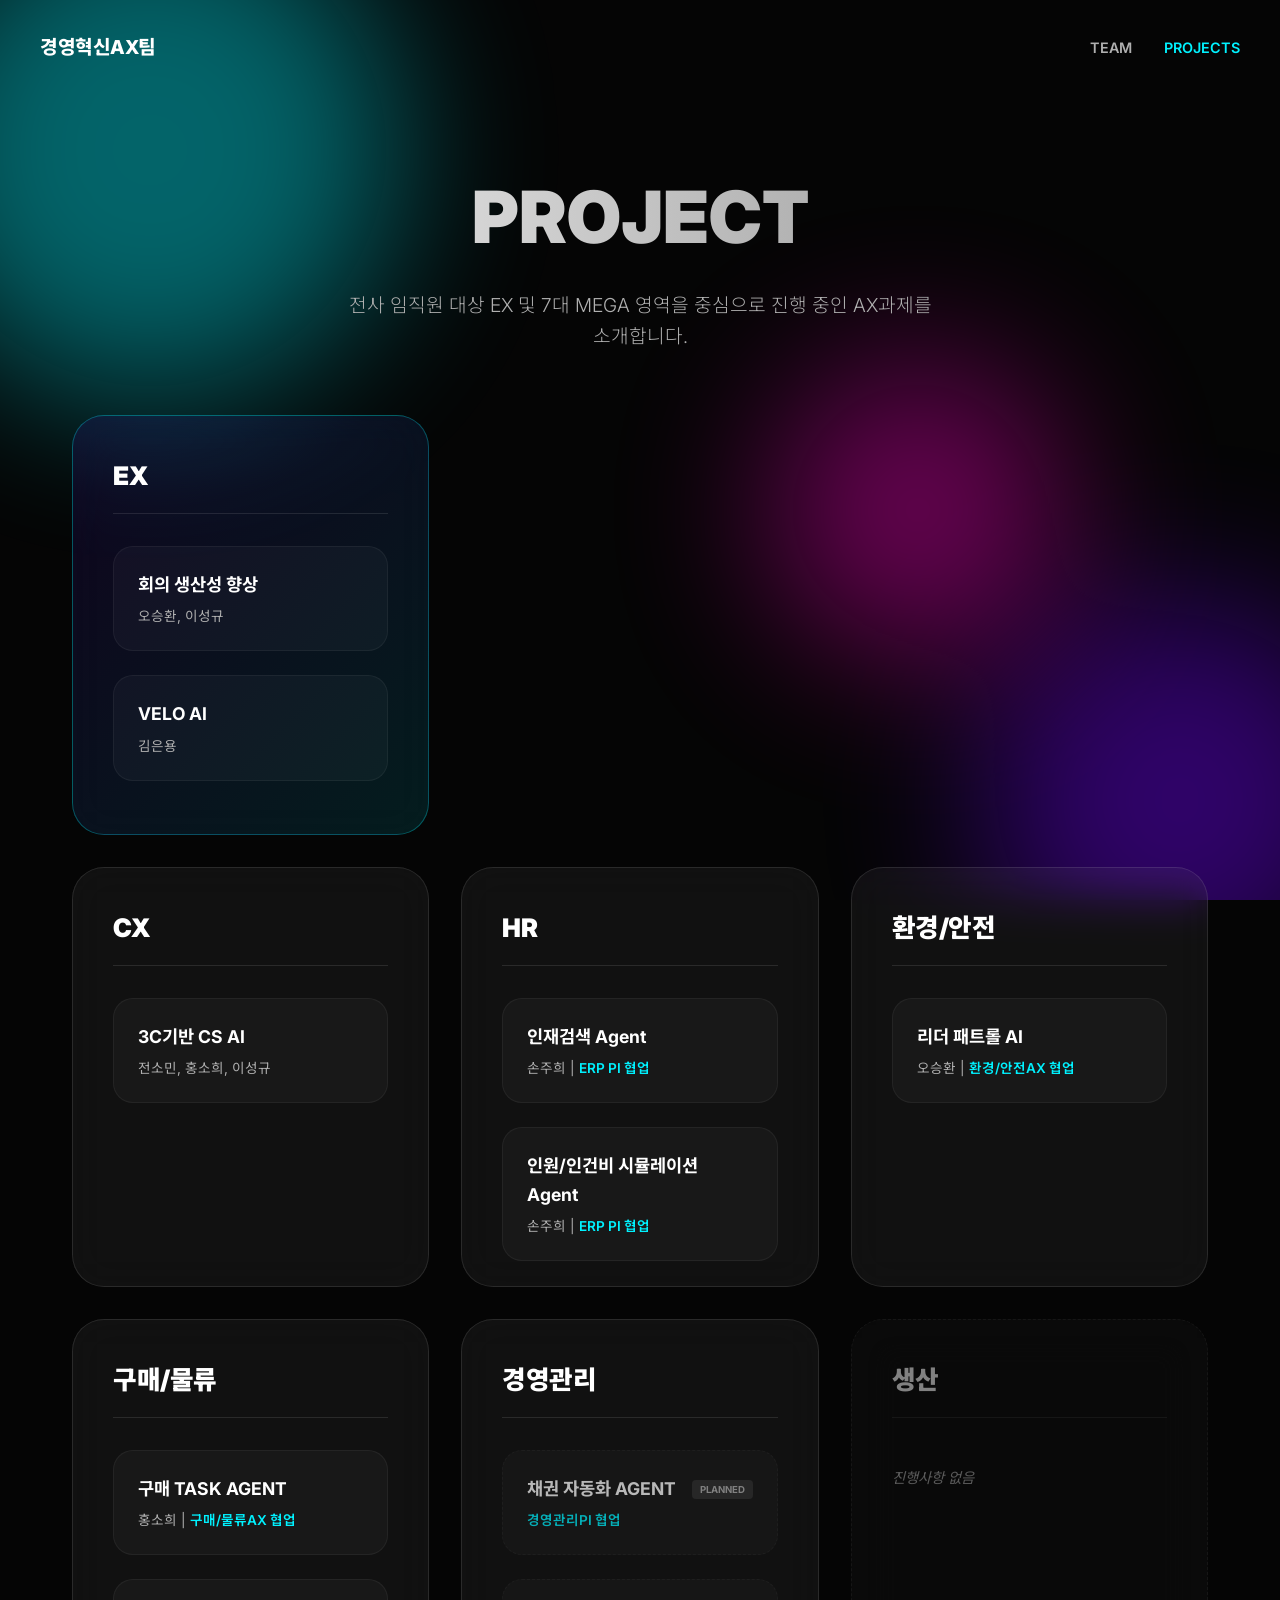
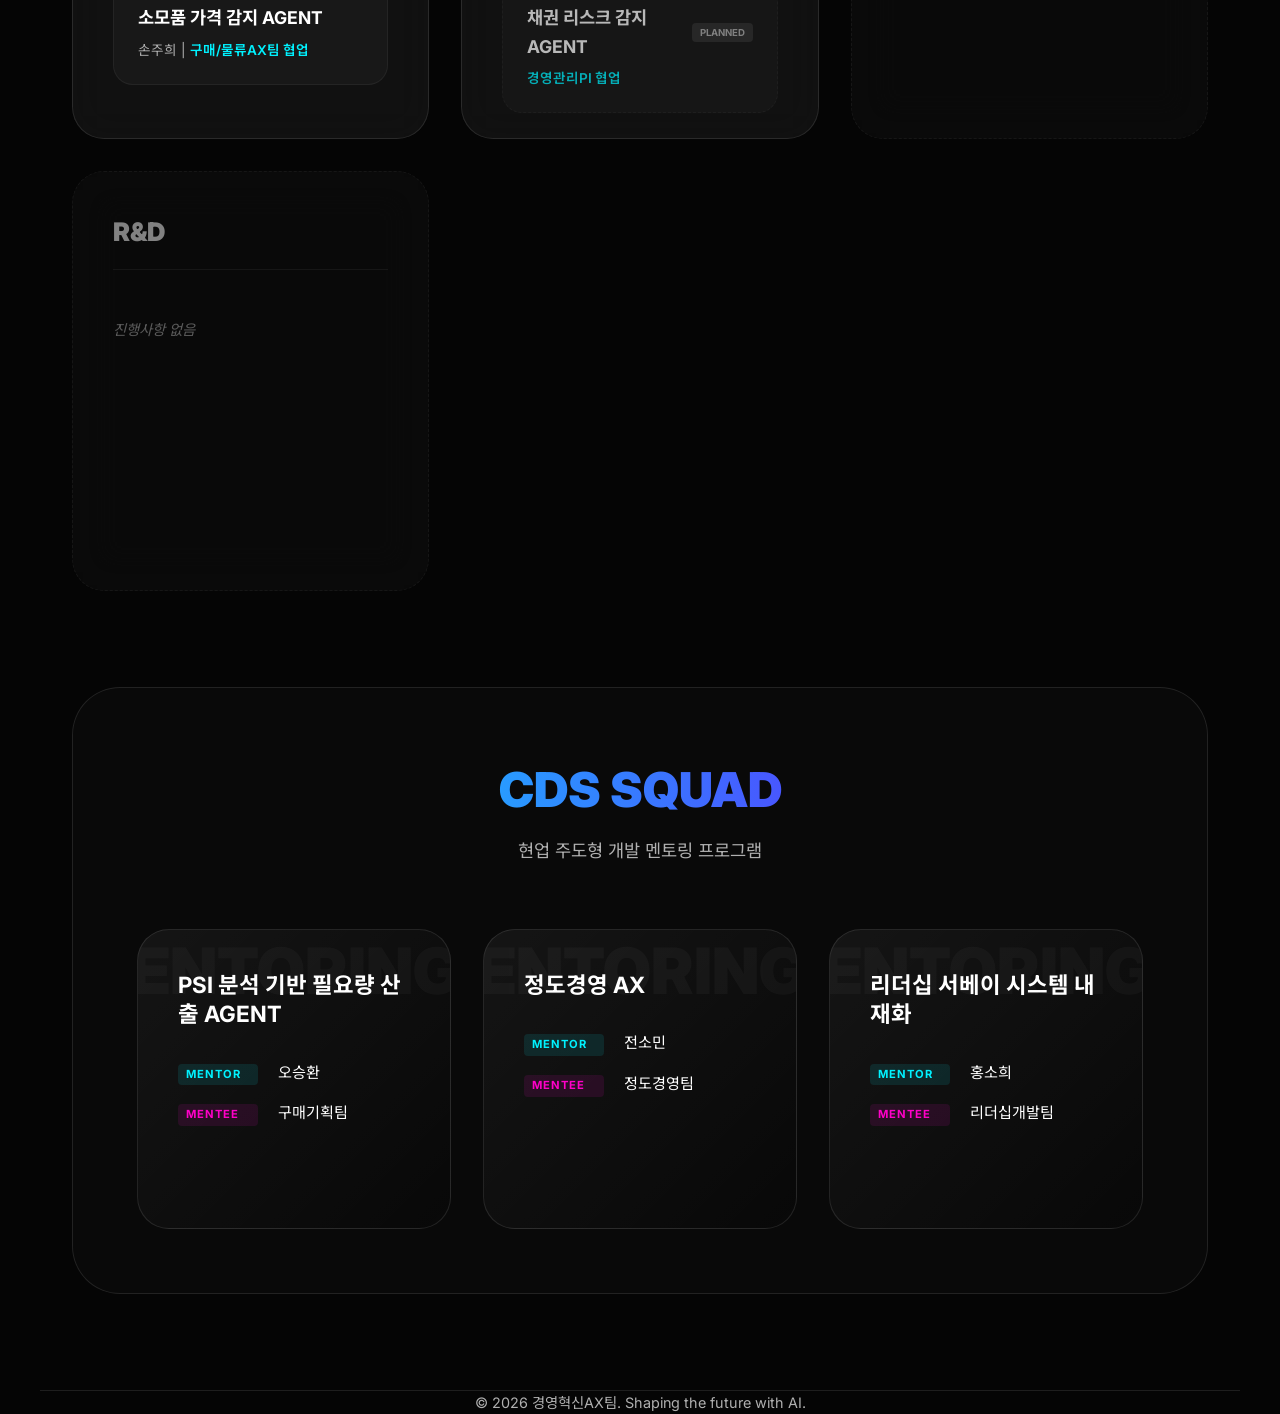
==== projects.html @ 9d7d36ed "Initial commit: Team Introduction and Project Roadmap" ====
<!DOCTYPE html>
<html lang="ko">
<head>
    <meta charset="UTF-8">
    <meta name="viewport" content="width=device-width, initial-scale=1.0">
    <title>경영혁신AX팀 - PROJECTS</title>
    <link rel="stylesheet" href="style.css">
    <link rel="stylesheet" href="projects.css">
    <link rel="preconnect" href="https://fonts.googleapis.com">
    <link rel="preconnect" href="https://fonts.gstatic.com" crossorigin>
    <link href="https://fonts.googleapis.com/css2?family=Inter:wght@300;400;600;800&family=Noto+Sans+KR:wght@300;400;700;900&display=swap" rel="stylesheet">
</head>
<body>
    <div class="background-blobs">
        <div class="blob blob-1"></div>
        <div class="blob blob-2"></div>
        <div class="blob blob-3"></div>
    </div>

    <nav class="container nav-bar">
        <a href="index.html" class="nav-logo">경영혁신AX팀</a>
        <div class="nav-links">
            <a href="index.html">TEAM</a>
            <a href="projects.html" class="active">PROJECTS</a>
        </div>
    </nav>

    <header>
        <div class="container">
            <h1 class="glitch-text" data-text="PROJECT">PROJECT</h1>
            <p class="subtitle">전사 임직원 대상 EX 및 7대 MEGA 영역을 중심으로 진행 중인 AX과제를 소개합니다.</p>
        </div>
    </header>

    <main class="container">
        <!-- Mega Areas Section -->
        <section class="mega-areas-grid">
            <!-- Enterprise EX (First) -->
            <div class="area-card highlight" id="ex">
                <div class="area-header">
                    <h2 class="area-title">EX</h2>
                </div>
                <div class="project-list">
                    <div class="task-item">
                        <div class="task-info">
                            <h3 class="task-name">회의 생산성 향상</h3>
                            <p class="task-meta">오승환, 이성규</p>
                        </div>
                    </div>
                    <div class="task-item">
                        <div class="task-info">
                            <h3 class="task-name">VELO AI</h3>
                            <p class="task-meta">김은용</p>
                        </div>
                    </div>
                </div>
            </div>

            <!-- CX -->
            <div class="area-card" id="cx">
                <div class="area-header">
                    <h2 class="area-title">CX</h2>
                </div>
                <div class="project-list">
                    <div class="task-item">
                        <div class="task-info">
                            <h3 class="task-name">3C기반 CS AI</h3>
                            <p class="task-meta">전소민, 홍소희, 이성규</p>
                        </div>
                    </div>
                </div>
            </div>

            <!-- HR -->
            <div class="area-card" id="hr">
                <div class="area-header">
                    <h2 class="area-title">HR</h2>
                </div>
                <div class="project-list">
                    <div class="task-item">
                        <div class="task-info">
                            <h3 class="task-name">인재검색 Agent</h3>
                            <p class="task-meta">손주희 | <span class="collab">ERP PI 협업</span></p>
                        </div>
                    </div>
                    <div class="task-item">
                        <div class="task-info">
                            <h3 class="task-name">인원/인건비 시뮬레이션 Agent</h3>
                            <p class="task-meta">손주희 | <span class="collab">ERP PI 협업</span></p>
                        </div>
                    </div>
                </div>
            </div>

            <!-- Environment/Safety -->
            <div class="area-card" id="safety">
                <div class="area-header">
                    <h2 class="area-title">환경/안전</h2>
                </div>
                <div class="project-list">
                    <div class="task-item">
                        <div class="task-info">
                            <h3 class="task-name">리더 패트롤 AI</h3>
                            <p class="task-meta">오승환 | <span class="collab">환경/안전AX 협업</span></p>
                        </div>
                    </div>
                </div>
            </div>

            <!-- Procurement/Logistics -->
            <div class="area-card" id="logistics">
                <div class="area-header">
                    <h2 class="area-title">구매/물류</h2>
                </div>
                <div class="project-list">
                    <div class="task-item">
                        <div class="task-info">
                            <h3 class="task-name">구매 TASK AGENT</h3>
                            <p class="task-meta">홍소희 | <span class="collab">구매/물류AX 협업</span></p>
                        </div>
                    </div>
                    <div class="task-item">
                        <div class="task-info">
                            <h3 class="task-name">소모품 가격 감지 AGENT</h3>
                            <p class="task-meta">손주희 | <span class="collab">구매/물류AX팀 협업</span></p>
                        </div>
                    </div>
                </div>
            </div>

            <!-- Management -->
            <div class="area-card" id="management">
                <div class="area-header">
                    <h2 class="area-title">경영관리</h2>
                </div>
                <div class="project-list">
                    <div class="task-item planned">
                        <div class="task-info">
                            <h3 class="task-name">채권 자동화 AGENT <span class="status-badge">PLANNED</span></h3>
                            <p class="task-meta"><span class="collab">경영관리PI 협업</span></p>
                        </div>
                    </div>
                    <div class="task-item planned">
                        <div class="task-info">
                            <h3 class="task-name">채권 리스크 감지 AGENT <span class="status-badge">PLANNED</span></h3>
                            <p class="task-meta"><span class="collab">경영관리PI 협업</span></p>
                        </div>
                    </div>
                </div>
            </div>

            <!-- Production -->
            <div class="area-card empty" id="production">
                <div class="area-header">
                    <h2 class="area-title">생산</h2>
                </div>
                <div class="project-list">
                    <p class="empty-msg">진행사항 없음</p>
                </div>
            </div>

            <!-- R&D -->
            <div class="area-card empty" id="rnd">
                <div class="area-header">
                    <h2 class="area-title">R&D</h2>
                </div>
                <div class="project-list">
                    <p class="empty-msg">진행사항 없음</p>
                </div>
            </div>
        </section>

        <!-- CDS SQUAD Section -->
        <section class="cds-squad-section">
            <div class="section-header-group">
                <h2 class="section-title">CDS SQUAD</h2>
                <p class="section-desc">현업 주도형 개발 멘토링 프로그램</p>
            </div>
            
            <div class="squad-grid">
                <div class="squad-card">
                    <div class="squad-content">
                        <h3>PSI 분석 기반 필요량 산출 AGENT</h3>
                        <div class="mentorship">
                            <div class="mentor"><strong>MENTOR</strong> 오승환</div>
                            <div class="mentee"><strong>MENTEE</strong> 구매기획팀</div>
                        </div>
                    </div>
                </div>
                <div class="squad-card">
                    <div class="squad-content">
                        <h3>정도경영 AX</h3>
                        <div class="mentorship">
                            <div class="mentor"><strong>MENTOR</strong> 전소민</div>
                            <div class="mentee"><strong>MENTEE</strong> 정도경영팀</div>
                        </div>
                    </div>
                </div>
                <div class="squad-card">
                    <div class="squad-content">
                        <h3>리더십 서베이 시스템 내재화</h3>
                        <div class="mentorship">
                            <div class="mentor"><strong>MENTOR</strong> 홍소희</div>
                            <div class="mentee"><strong>MENTEE</strong> 리더십개발팀</div>
                        </div>
                    </div>
                </div>
            </div>
        </section>
    </main>

    <footer class="container">
        <p>&copy; 2026 경영혁신AX팀. Shaping the future with AI.</p>
    </footer>

    <!-- Project Detail Modal -->
    <div id="projectModal" class="modal">
        <div class="modal-overlay"></div>
        <div class="modal-container">
            <button class="close-btn">&times;</button>
            <div class="modal-content">
                <div class="modal-header">
                    <span id="modalArea" class="modal-badge">CX</span>
                    <h2 id="modalTitle">Project Title</h2>
                    <p id="modalMeta">Owner | Collaboration</p>
                </div>
                <div class="modal-body">
                    <div class="detail-section">
                        <h4>PROJECT GOAL</h4>
                        <p id="modalDesc">Detailed description goes here...</p>
                    </div>
                    <div class="detail-section">
                        <h4>KEY FEATURES</h4>
                        <ul id="modalFeatures">
                            <li>Feature 1</li>
                            <li>Feature 2</li>
                        </ul>
                    </div>
                    <div class="detail-section">
                        <h4>EXPECTED IMPACT</h4>
                        <p id="modalImpact">Value proposition and expected outcome.</p>
                    </div>
                </div>
            </div>
        </div>
    </div>

    <script src="script.js"></script>
</body>
</html>
---- style.css ----
:root {
    --bg-color: #050505;
    --card-bg: rgba(255, 255, 255, 0.05);
    --card-border: rgba(255, 255, 255, 0.1);
    --accent-primary: #00f2ff;
    --accent-secondary: #7000ff;
    --text-main: #ffffff;
    --text-dim: #b0b0b0;
    --font-heading: 'Inter', 'Noto Sans KR', sans-serif;
    --font-body: 'Inter', 'Noto Sans KR', sans-serif;
    --glass-blur: 20px;
}

* {
    margin: 0;
    padding: 0;
    box-sizing: border-box;
}

body {
    background-color: var(--bg-color);
    color: var(--text-main);
    font-family: var(--font-body);
    line-height: 1.6;
    overflow-x: hidden;
    min-height: 100vh;
}

.container {
    max-width: 1200px;
    margin: 0 auto;
    padding: 0 2rem;
}

/* Background Blobs */
.background-blobs {
    position: fixed;
    top: 0;
    left: 0;
    width: 100%;
    height: 100%;
    z-index: -1;
    overflow: hidden;
}

.blob {
    position: absolute;
    border-radius: 50%;
    filter: blur(80px);
    opacity: 0.4;
    animation: move 20s infinite alternate;
}

.blob-1 {
    width: 500px;
    height: 500px;
    background: var(--accent-primary);
    top: -100px;
    left: -100px;
}

.blob-2 {
    width: 400px;
    height: 400px;
    background: var(--accent-secondary);
    bottom: -100px;
    right: -100px;
    animation-delay: -5s;
}

.blob-3 {
    width: 300px;
    height: 300px;
    background: #ff00c8;
    top: 40%;
    left: 60%;
    animation-delay: -10s;
}

@keyframes move {
    0% { transform: translate(0, 0) scale(1); }
    100% { transform: translate(100px, 100px) scale(1.2); }
}

/* Navigation */
.nav-bar {
    display: flex;
    justify-content: space-between;
    align-items: center;
    padding: 2rem 0;
}

.nav-logo {
    font-weight: 800;
    font-size: 1.2rem;
    color: #fff;
    text-decoration: none;
    letter-spacing: -0.5px;
}

.nav-links {
    display: flex;
    gap: 2rem;
}

.nav-links a {
    text-decoration: none;
    color: var(--text-dim);
    font-size: 0.9rem;
    font-weight: 600;
    transition: color 0.3s ease;
}

.nav-links a:hover, .nav-links a.active {
    color: var(--accent-primary);
}

/* Header */
header {
    padding: 4rem 0;
    text-align: center;
}

.glitch-text {
    font-size: 4.5rem;
    font-weight: 900;
    letter-spacing: 0;
    margin-bottom: 1rem;
    position: relative;
    background: linear-gradient(to right, #fff, #888);
    -webkit-background-clip: text;
    -webkit-text-fill-color: transparent;
}

.subtitle {
    font-size: 1.2rem;
    color: var(--text-dim);
    max-width: 600px;
    margin: 0 auto;
    font-weight: 300;
}

/* Team Grid - Bento Style */
.team-grid {
    display: grid;
    grid-template-columns: repeat(3, 1fr); /* 3 cards per row */
    grid-auto-rows: 450px; /* Fixed height for uniformity */
    gap: 2rem;
    margin-bottom: 8rem;
}

.member-card {
    background: var(--card-bg);
    border: 1px solid var(--card-border);
    border-radius: 32px;
    backdrop-filter: blur(var(--glass-blur));
    overflow: hidden;
    position: relative;
    transition: all 0.6s cubic-bezier(0.23, 1, 0.32, 1);
    cursor: pointer;
    grid-column: span 1; /* Each card takes 1 column in a 3-column grid */
    grid-row: span 1;
}

.member-card:hover {
    transform: translateY(-15px) scale(1.02);
    border-color: var(--accent-primary);
    box-shadow: 0 30px 60px rgba(0, 0, 0, 0.6);
}

.card-inner {
    height: 100%;
    display: flex;
    flex-direction: column;
}

/* Remove specific sizing classes to keep them uniform */
.leader, .manager, .associate {
    grid-column: span 1;
    grid-row: span 1;
}

.leader {
    background: linear-gradient(135deg, rgba(255, 255, 255, 0.1), rgba(0, 242, 255, 0.05));
}

/* Image Styling */
.image-area {
    width: 100%;
    height: 100%;
    position: absolute;
    top: 0;
    left: 0;
    z-index: 1;
    overflow: hidden;
}

.image-area img {
    width: 100%;
    height: 100%;
    object-fit: cover;
    object-position: center 20%; /* Keep faces in view */
    filter: grayscale(0.3) contrast(1.1);
    transition: transform 0.8s cubic-bezier(0.23, 1, 0.32, 1), filter 0.8s ease;
}

.member-card:hover .image-area img {
    transform: scale(1.1);
    filter: grayscale(0) contrast(1);
}

/* Info Styling */
.info-area {
    position: relative;
    z-index: 2;
    margin-top: auto;
    padding: 2.5rem;
    background: linear-gradient(to top, 
        rgba(0,0,0,0.95) 0%, 
        rgba(0,0,0,0.7) 40%, 
        rgba(0,0,0,0.2) 80%, 
        transparent 100%);
    width: 100%;
    display: flex;
    flex-direction: column;
    justify-content: flex-end;
    height: 100%;
    transition: transform 0.4s ease;
}

.badge {
    display: inline-block;
    padding: 4px 12px;
    background: rgba(255, 255, 255, 0.1);
    border: 1px solid rgba(255, 255, 255, 0.2);
    border-radius: 100px;
    font-size: 0.7rem;
    font-weight: 800;
    letter-spacing: 1px;
    margin-bottom: 0.5rem;
    color: var(--accent-primary);
}

h2 {
    font-size: 1.8rem;
    margin-bottom: 0.2rem;
    font-weight: 800;
}

.leader h2 {
    font-size: 2.2rem;
}

.mbti {
    font-size: 0.9rem;
    color: var(--accent-primary);
    font-weight: 700;
    margin-bottom: 0.2rem;
}

.major {
    font-size: 0.85rem;
    color: var(--text-dim);
    margin-bottom: 1rem;
}

.projects {
    max-height: 0;
    overflow: hidden;
    transition: all 0.6s cubic-bezier(0.23, 1, 0.32, 1);
    opacity: 0;
    transform: translateY(20px);
}

.member-card:hover .projects {
    max-height: 300px;
    opacity: 1;
    transform: translateY(0);
    margin-top: 1.5rem;
}

.projects h3 {
    font-size: 0.8rem;
    text-transform: uppercase;
    letter-spacing: 1px;
    margin-bottom: 0.5rem;
    color: rgba(255,255,255,0.5);
}

.projects ul {
    list-style: none;
}

.projects li {
    font-size: 0.85rem;
    margin-bottom: 0.3rem;
    position: relative;
    padding-left: 1rem;
}

.projects li::before {
    content: '→';
    position: absolute;
    left: 0;
    color: var(--accent-primary);
}

/* Footer */
footer {
    padding: 4rem 0;
    text-align: center;
    border-top: 1px solid var(--card-border);
}

footer p {
    color: var(--text-dim);
    font-size: 0.9rem;
}

/* Projects Section */
.projects-section {
    margin-bottom: 8rem;
    text-align: center;
}

.section-title {
    font-size: 3rem;
    font-weight: 900;
    margin-bottom: 3rem;
    background: linear-gradient(to right, var(--accent-primary), var(--accent-secondary));
    -webkit-background-clip: text;
    -webkit-text-fill-color: transparent;
}

.projects-container {
    display: grid;
    grid-template-columns: repeat(auto-fit, minmax(250px, 1fr));
    gap: 2rem;
}

.project-item {
    background: var(--card-bg);
    border: 1px solid var(--card-border);
    padding: 3rem 2rem;
    border-radius: 32px;
    backdrop-filter: blur(var(--glass-blur));
    transition: all 0.4s ease;
    opacity: 0;
    transform: translateY(30px);
}

.project-item.visible {
    opacity: 1;
    transform: translateY(0);
}

.project-item:hover {
    border-color: var(--accent-primary);
    background: rgba(255, 255, 255, 0.08);
}

.project-icon {
    font-size: 3rem;
    margin-bottom: 1.5rem;
}

.project-item h3 {
    font-size: 1.5rem;
    margin-bottom: 1rem;
    color: #fff;
}

.project-item p {
    color: var(--text-dim);
    font-size: 0.95rem;
    word-break: keep-all;
}

/* Animations */
.member-card {
    opacity: 0;
    transform: translateY(30px);
}

.member-card.visible {
    opacity: 1;
    transform: translateY(0);
}

/* Responsive */
@media (max-width: 1024px) {
    .team-grid {
        grid-template-columns: repeat(2, 1fr);
    }
}

@media (max-width: 650px) {
    .team-grid {
        grid-template-columns: 1fr;
        grid-auto-rows: auto;
    }
    .member-card {
        height: 500px;
    }
    .glitch-text {
        font-size: 2.5rem;
    }
}
---- projects.css ----
/* Force CX to start on a new row after EX */
#cx {
    grid-column-start: 1;
}

.nav-bar {
    display: flex;
    justify-content: space-between;
    align-items: center;
    padding: 2rem 0;
}

.nav-logo {
    font-weight: 800;
    font-size: 1.2rem;
    color: #fff;
    text-decoration: none;
    letter-spacing: -0.5px;
}

.nav-links {
    display: flex;
    gap: 2rem;
}

.nav-links a {
    text-decoration: none;
    color: var(--text-dim);
    font-size: 0.9rem;
    font-weight: 600;
    transition: color 0.3s ease;
}

.nav-links a:hover, .nav-links a.active {
    color: var(--accent-primary);
}

/* Mega Areas Grid */
.mega-areas-grid {
    display: grid;
    grid-template-columns: repeat(3, 1fr); /* 3 cards per row */
    grid-auto-rows: 420px; /* Optimized height */
    gap: 2rem;
    margin-bottom: 6rem;
}

.area-card {
    background: var(--card-bg);
    border: 1px solid var(--card-border);
    border-radius: 32px;
    padding: 2.5rem;
    backdrop-filter: blur(var(--glass-blur));
    transition: all 0.4s ease;
}

.area-card:hover {
    border-color: rgba(255, 255, 255, 0.3);
    transform: translateY(-5px);
}

.area-card.highlight {
    background: linear-gradient(135deg, rgba(112, 0, 255, 0.1), rgba(0, 242, 255, 0.1));
    border-color: rgba(0, 242, 255, 0.3);
}

.area-header {
    display: flex;
    align-items: center;
    gap: 1rem;
    margin-bottom: 2rem;
    padding-bottom: 1rem;
    border-bottom: 1px solid rgba(255, 255, 255, 0.1);
}

.area-title {
    font-size: 1.6rem;
    font-weight: 900;
    color: #fff;
    margin: 0;
    letter-spacing: -0.5px;
}

.project-list {
    display: flex;
    flex-direction: column;
    gap: 1.5rem;
}

.task-item {
    background: rgba(255, 255, 255, 0.03);
    border: 1px solid rgba(255, 255, 255, 0.05);
    padding: 1.5rem;
    border-radius: 20px;
    transition: all 0.3s ease;
}

.task-item:hover {
    background: rgba(255, 255, 255, 0.08);
}

.task-item.planned {
    opacity: 0.7;
    border-style: dashed;
}

.task-name {
    font-size: 1.1rem;
    font-weight: 700;
    color: #fff;
    margin-bottom: 0.5rem;
    display: flex;
    justify-content: space-between;
    align-items: center;
}

.status-badge {
    font-size: 0.6rem;
    padding: 2px 8px;
    background: rgba(255, 255, 255, 0.1);
    border-radius: 4px;
    color: var(--text-dim);
}

.task-meta {
    font-size: 0.85rem;
    color: var(--text-dim);
    line-height: 1.4;
}

.collab {
    color: var(--accent-primary);
    font-weight: 600;
}

/* CDS SQUAD Section */
.cds-squad-section {
    background: rgba(255, 255, 255, 0.02);
    border-radius: 48px;
    padding: 4rem;
    margin-bottom: 6rem;
    border: 1px solid var(--card-border);
}

.section-header-group {
    text-align: center;
    margin-bottom: 4rem;
}

.section-desc {
    color: var(--text-dim);
    font-size: 1.1rem;
    margin-top: -2.5rem;
    margin-bottom: 3rem;
}

.squad-grid {
    display: grid;
    grid-template-columns: repeat(3, 1fr); /* 3 cards per row */
    gap: 2rem;
}

.squad-card {
    background: linear-gradient(135deg, rgba(255, 255, 255, 0.05), transparent);
    padding: 2.5rem;
    border-radius: 32px;
    border: 1px solid rgba(255, 255, 255, 0.1);
    position: relative;
    overflow: hidden;
    height: 300px; /* Fixed height for uniformity */
    display: flex;
    flex-direction: column;
    justify-content: space-between;
}

.squad-card::before {
    content: 'MENTORING';
    position: absolute;
    top: -10px;
    right: -10px;
    font-size: 4rem;
    font-weight: 900;
    opacity: 0.03;
    color: #fff;
    pointer-events: none;
}

.squad-card h3 {
    font-size: 1.4rem;
    color: #fff;
    margin-bottom: 2rem;
    line-height: 1.3;
}

.mentorship {
    display: flex;
    flex-direction: column;
    gap: 1rem;
}

.mentor, .mentee {
    font-size: 0.95rem;
    color: #fff;
}

.mentor strong, .mentee strong {
    display: inline-block;
    width: 80px;
    font-size: 0.7rem;
    letter-spacing: 1px;
    color: var(--accent-primary);
    background: rgba(0, 242, 255, 0.1);
    padding: 2px 8px;
    border-radius: 4px;
    margin-right: 1rem;
}

.mentee strong {
    color: #ff00c8;
    background: rgba(255, 0, 200, 0.1);
}

/* Other Areas */
.other-areas {
    text-align: center;
    padding-bottom: 6rem;
}

.other-areas h3 {
    font-size: 0.9rem;
    text-transform: uppercase;
    letter-spacing: 2px;
    color: var(--text-dim);
    margin-bottom: 1.5rem;
}

.area-tags {
    display: flex;
    justify-content: center;
    gap: 1rem;
}

.area-tags span {
    padding: 8px 20px;
    background: rgba(255, 255, 255, 0.05);
    border: 1px solid var(--card-border);
    border-radius: 100px;
    font-size: 0.85rem;
    color: var(--text-dim);
}

.area-card.empty {
    opacity: 0.5;
    border-style: dashed;
}

.empty-msg {
    color: var(--text-dim);
    font-size: 0.9rem;
    font-style: italic;
    padding: 1rem 0;
}

@media (max-width: 1100px) {
    .mega-areas-grid, .squad-grid {
        grid-template-columns: repeat(2, 1fr);
    }
}

/* Modal Styles */
.modal {
    position: fixed;
    top: 0;
    left: 0;
    width: 100%;
    height: 100%;
    z-index: 1000;
    display: none;
    align-items: center;
    justify-content: center;
    padding: 2rem;
}

.modal.active {
    display: flex;
}

.modal-overlay {
    position: absolute;
    top: 0;
    left: 0;
    width: 100%;
    height: 100%;
    background: rgba(0, 0, 0, 0.8);
    backdrop-filter: blur(10px);
}

.modal-container {
    position: relative;
    background: rgba(255, 255, 255, 0.05);
    border: 1px solid rgba(255, 255, 255, 0.1);
    backdrop-filter: blur(25px);
    border-radius: 40px;
    width: 100%;
    max-width: 800px;
    max-height: 90vh;
    overflow-y: auto;
    z-index: 1001;
    animation: modalIn 0.5s cubic-bezier(0.23, 1, 0.32, 1);
}

@keyframes modalIn {
    from { opacity: 0; transform: translateY(50px) scale(0.95); }
    to { opacity: 1; transform: translateY(0) scale(1); }
}

.close-btn {
    position: absolute;
    top: 2rem;
    right: 2rem;
    background: none;
    border: none;
    color: #fff;
    font-size: 2rem;
    cursor: pointer;
    z-index: 1002;
    opacity: 0.5;
    transition: opacity 0.3s;
}

.close-btn:hover {
    opacity: 1;
}

.modal-content {
    padding: 4rem;
}

.modal-header {
    margin-bottom: 3rem;
    border-bottom: 1px solid rgba(255, 255, 255, 0.1);
    padding-bottom: 2rem;
}

.modal-badge {
    display: inline-block;
    padding: 4px 12px;
    background: rgba(0, 242, 255, 0.1);
    border: 1px solid rgba(0, 242, 255, 0.2);
    border-radius: 100px;
    color: var(--accent-primary);
    font-size: 0.75rem;
    font-weight: 800;
    margin-bottom: 1rem;
}

#modalTitle {
    font-size: 2.5rem;
    font-weight: 900;
    color: #fff;
    margin-bottom: 0.5rem;
}

#modalMeta {
    color: var(--text-dim);
    font-size: 1rem;
}

.detail-section {
    margin-bottom: 2.5rem;
}

.detail-section h4 {
    color: var(--accent-primary);
    font-size: 0.8rem;
    letter-spacing: 2px;
    margin-bottom: 1rem;
    font-weight: 800;
}

.detail-section p, .detail-section li {
    color: #eee;
    line-height: 1.8;
    font-size: 1.05rem;
    word-break: keep-all;
}

.detail-section ul {
    list-style: none;
}

.detail-section li {
    position: relative;
    padding-left: 1.5rem;
    margin-bottom: 0.8rem;
}

.detail-section li::before {
    content: '•';
    position: absolute;
    left: 0;
    color: var(--accent-primary);
    font-weight: bold;
}

@media (max-width: 1100px) {
    .mega-areas-grid, .squad-grid {
        grid-template-columns: repeat(2, 1fr);
    }
}

@media (max-width: 768px) {
    .mega-areas-grid, .squad-grid {
        grid-template-columns: 1fr;
    }
    .squad-card {
        height: auto;
    }
    .cds-squad-section {
        padding: 2rem;
    }
    .modal-content {
        padding: 2rem;
    }
    #modalTitle {
        font-size: 1.8rem;
    }
}
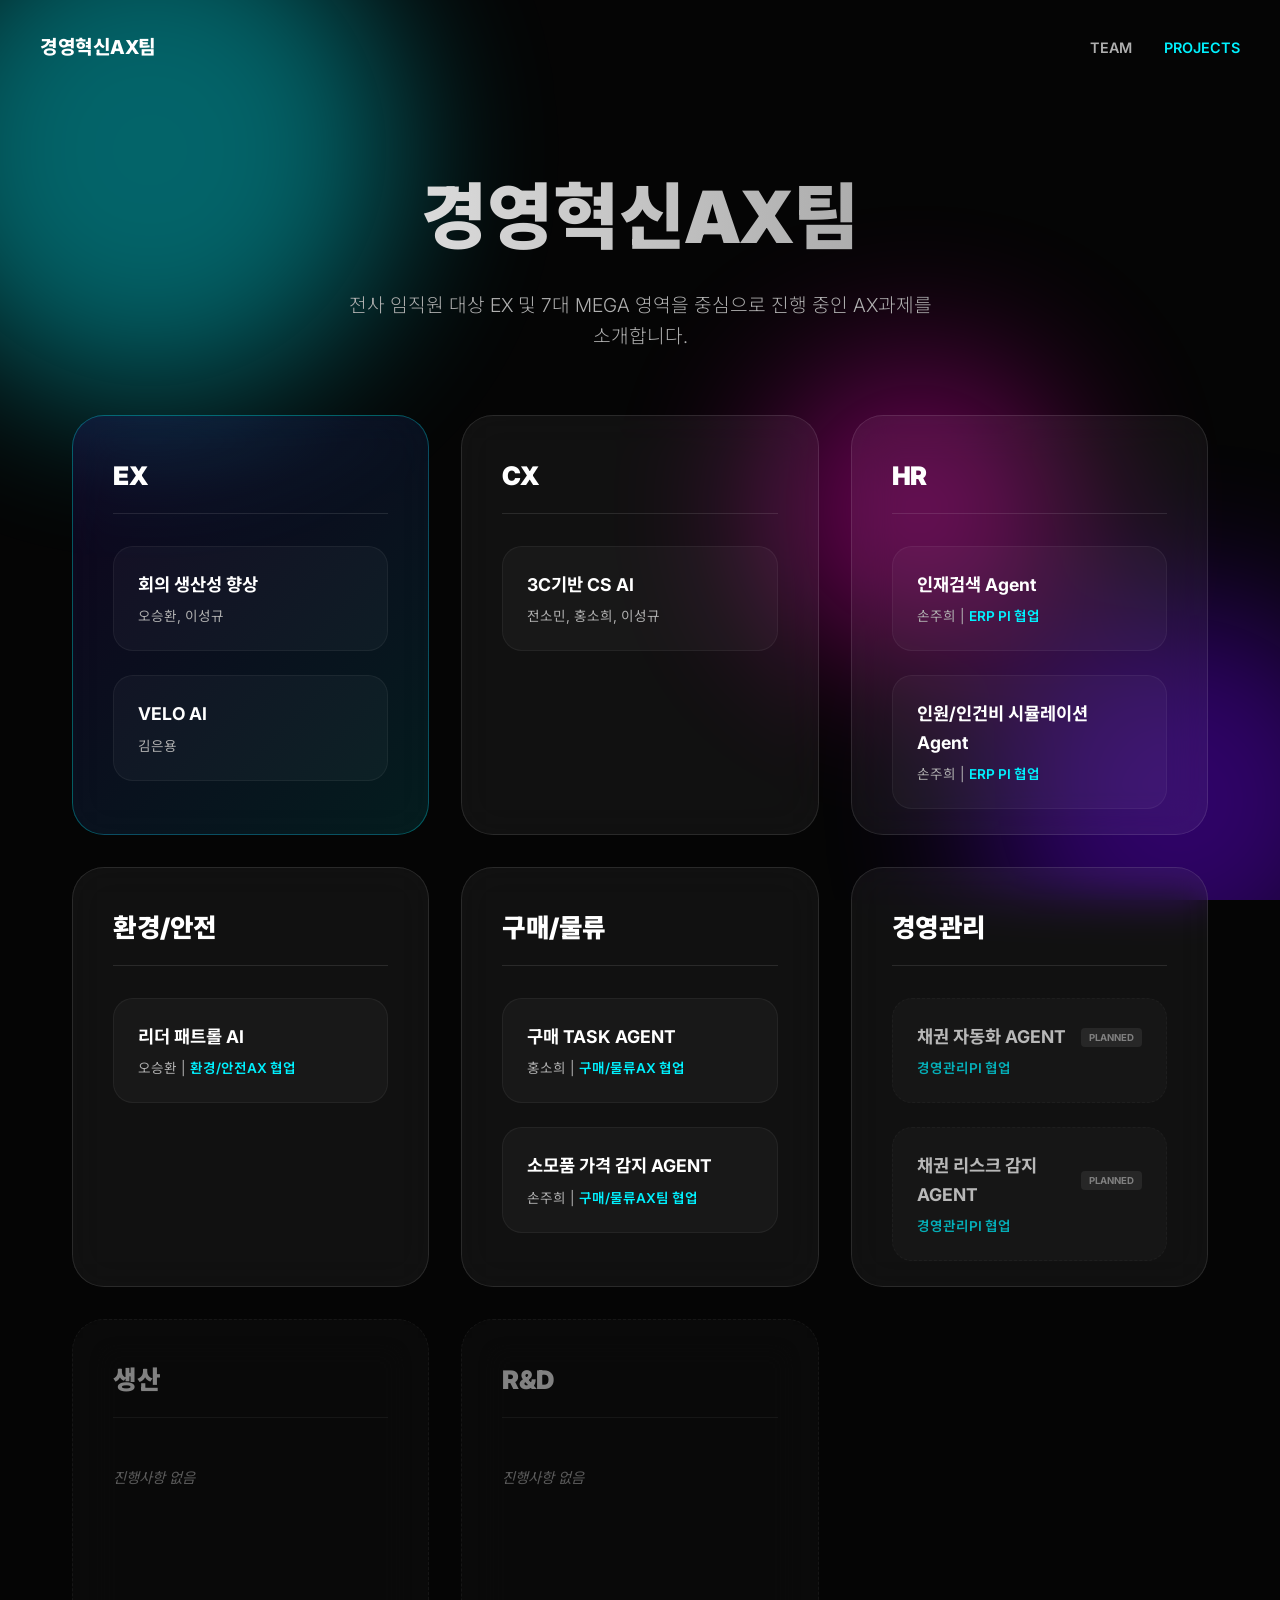
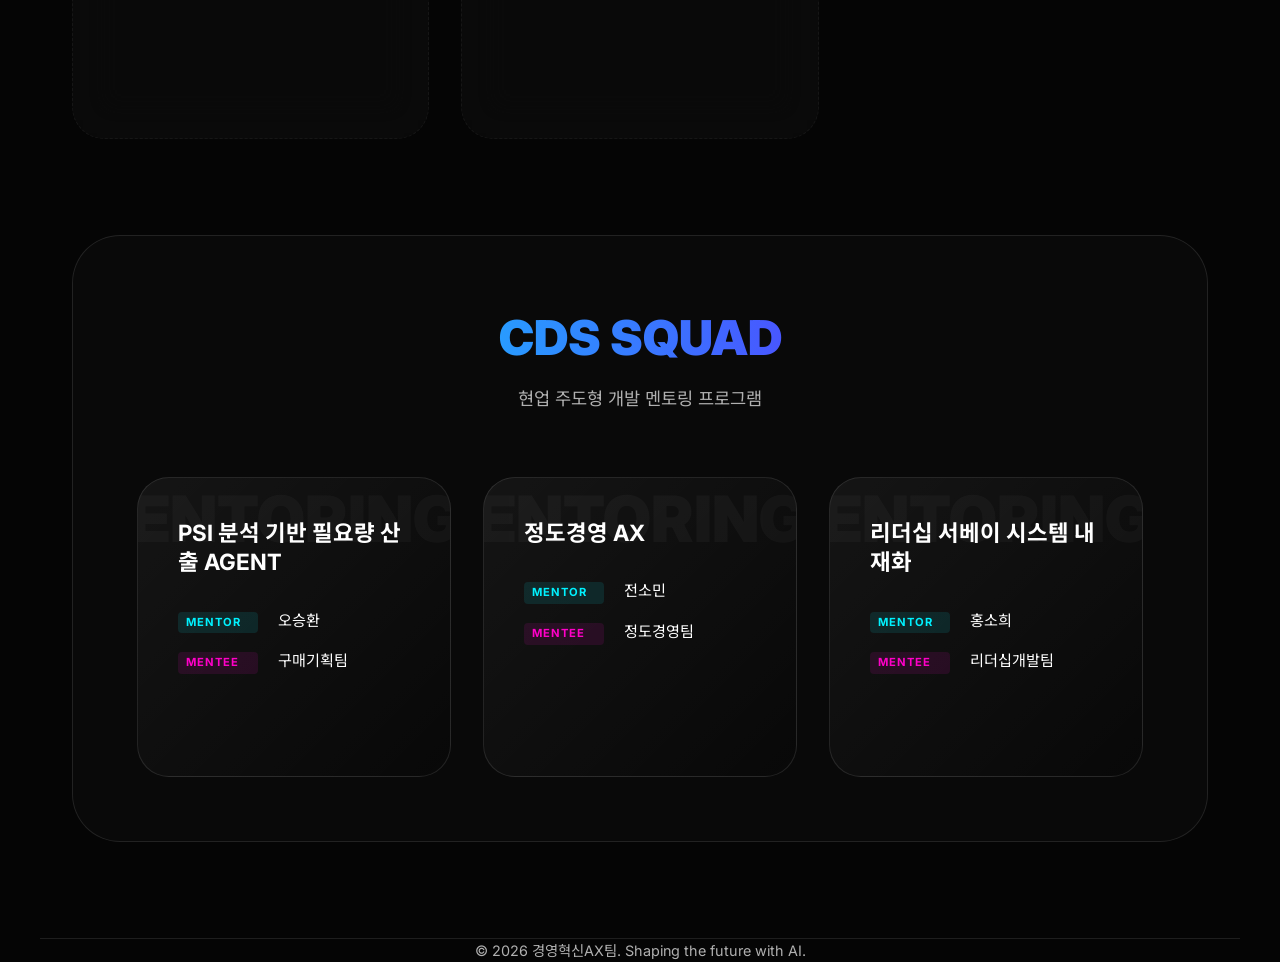
==== commit a0741b0b: "style: unify header, breakpoints and shared styles for consistency across pages" ====
--- a/projects.html
+++ b/projects.html
@@ -27,7 +27,7 @@
 
     <header>
         <div class="container">
-            <h1 class="glitch-text" data-text="PROJECT">PROJECT</h1>
+            <h1 class="glitch-text" data-text="경영혁신AX팀">경영혁신AX팀</h1>
             <p class="subtitle">전사 임직원 대상 EX 및 7대 MEGA 영역을 중심으로 진행 중인 AX과제를 소개합니다.</p>
         </div>
     </header>
--- a/style.css
+++ b/style.css
@@ -146,7 +146,7 @@
     grid-template-columns: repeat(3, 1fr); /* 3 cards per row */
     grid-auto-rows: 450px; /* Fixed height for uniformity */
     gap: 2rem;
-    margin-bottom: 8rem;
+    margin-bottom: 6rem;
 }
 
 .member-card {
@@ -388,13 +388,13 @@
 }
 
 /* Responsive */
-@media (max-width: 1024px) {
+@media (max-width: 1100px) {
     .team-grid {
         grid-template-columns: repeat(2, 1fr);
     }
 }
 
-@media (max-width: 650px) {
+@media (max-width: 768px) {
     .team-grid {
         grid-template-columns: 1fr;
         grid-auto-rows: auto;
@@ -403,6 +403,225 @@
         height: 500px;
     }
     .glitch-text {
-        font-size: 2.5rem;
-    }
-}
+        font-size: 3rem;
+    }
+}
+/* Modal Base */
+.modal {
+    position: fixed;
+    top: 0;
+    left: 0;
+    width: 100%;
+    height: 100%;
+    z-index: 1000;
+    display: none;
+    align-items: center;
+    justify-content: center;
+    padding: 2rem;
+}
+
+.modal.active {
+    display: flex;
+}
+
+.modal-overlay {
+    position: absolute;
+    top: 0;
+    left: 0;
+    width: 100%;
+    height: 100%;
+    background: rgba(0, 0, 0, 0.85);
+    backdrop-filter: blur(15px);
+}
+
+.modal-container {
+    position: relative;
+    background: rgba(20, 20, 20, 0.6);
+    border: 1px solid rgba(255, 255, 255, 0.1);
+    backdrop-filter: blur(30px);
+    border-radius: 40px;
+    width: 100%;
+    max-width: 1000px;
+    max-height: 90vh;
+    overflow: hidden;
+    z-index: 1001;
+    animation: modalIn 0.6s cubic-bezier(0.23, 1, 0.32, 1);
+}
+
+@keyframes modalIn {
+    from { opacity: 0; transform: translateY(40px) scale(0.98); }
+    to { opacity: 1; transform: translateY(0) scale(1); }
+}
+
+.close-btn {
+    position: absolute;
+    top: 2rem;
+    right: 2rem;
+    background: rgba(255, 255, 255, 0.1);
+    border: none;
+    color: #fff;
+    width: 40px;
+    height: 40px;
+    border-radius: 50%;
+    font-size: 1.5rem;
+    cursor: pointer;
+    z-index: 1002;
+    display: flex;
+    align-items: center;
+    justify-content: center;
+    transition: all 0.3s ease;
+}
+
+.close-btn:hover {
+    background: var(--accent-primary);
+    color: #000;
+    transform: rotate(90deg);
+}
+
+/* Team Modal Specific */
+.team-modal-content {
+    display: grid;
+    grid-template-columns: 400px 1fr;
+    height: 100%;
+    overflow: hidden;
+}
+
+.modal-left {
+    background: rgba(255, 255, 255, 0.03);
+    border-right: 1px solid rgba(255, 255, 255, 0.1);
+    display: flex;
+    align-items: center;
+    justify-content: center;
+    overflow: hidden;
+}
+
+.modal-image-wrapper {
+    width: 100%;
+    height: 100%;
+    position: relative;
+}
+
+.modal-image-wrapper img {
+    width: 100%;
+    height: 100%;
+    object-fit: cover;
+    object-position: center 20%;
+}
+
+.modal-right {
+    padding: 4rem;
+    overflow-y: auto;
+    background: linear-gradient(135deg, transparent, rgba(0, 242, 255, 0.02));
+}
+
+.modal-subtitle {
+    font-size: 1.2rem;
+    color: var(--accent-primary);
+    font-weight: 600;
+    margin-top: 0.5rem;
+}
+
+.info-row {
+    display: flex;
+    gap: 1rem;
+    margin-bottom: 3rem;
+}
+
+.info-tag {
+    padding: 6px 16px;
+    background: rgba(255, 255, 255, 0.05);
+    border: 1px solid rgba(255, 255, 255, 0.1);
+    border-radius: 100px;
+    font-size: 0.85rem;
+    font-weight: 600;
+    color: var(--text-dim);
+}
+
+.detail-section {
+    margin-bottom: 3rem;
+}
+
+.detail-section h4 {
+    font-size: 0.75rem;
+    letter-spacing: 2px;
+    color: rgba(255, 255, 255, 0.4);
+    margin-bottom: 1rem;
+    text-transform: uppercase;
+}
+
+.detail-section p {
+    font-size: 1.1rem;
+    line-height: 1.8;
+    color: #eee;
+    word-break: keep-all;
+}
+
+.strengths-grid {
+    display: flex;
+    flex-wrap: wrap;
+    gap: 0.8rem;
+}
+
+.strength-tag {
+    padding: 8px 20px;
+    background: linear-gradient(135deg, rgba(0, 242, 255, 0.1), rgba(112, 0, 255, 0.1));
+    border: 1px solid rgba(0, 242, 255, 0.2);
+    border-radius: 12px;
+    font-size: 0.9rem;
+    font-weight: 700;
+    color: var(--accent-primary);
+}
+
+.modal-project-list {
+    list-style: none;
+}
+
+.modal-project-list li {
+    padding: 1rem;
+    background: rgba(255, 255, 255, 0.03);
+    border-left: 3px solid var(--accent-primary);
+    border-radius: 0 12px 12px 0;
+    margin-bottom: 0.8rem;
+    font-size: 1rem;
+    color: #fff;
+    transition: all 0.3s ease;
+}
+
+.modal-project-list li:hover {
+    background: rgba(255, 255, 255, 0.08);
+    transform: translateX(5px);
+}
+
+/* Responsive Modal */
+@media (max-width: 900px) {
+    .team-modal-content {
+        grid-template-columns: 1fr;
+    }
+    .modal-left {
+        height: 300px;
+        border-right: none;
+        border-bottom: 1px solid rgba(255, 255, 255, 0.1);
+    }
+    .modal-right {
+        padding: 2.5rem;
+    }
+    .modal-container {
+        max-width: 500px;
+    }
+}
+
+@media (max-width: 500px) {
+    .modal {
+        padding: 1rem;
+    }
+    .modal-container {
+        border-radius: 30px;
+    }
+    .modal-header h2 {
+        font-size: 2rem;
+    }
+    .close-btn {
+        top: 1rem;
+        right: 1rem;
+    }
+}
--- a/projects.css
+++ b/projects.css
@@ -1,39 +1,4 @@
-/* Force CX to start on a new row after EX */
-#cx {
-    grid-column-start: 1;
-}
-
-.nav-bar {
-    display: flex;
-    justify-content: space-between;
-    align-items: center;
-    padding: 2rem 0;
-}
-
-.nav-logo {
-    font-weight: 800;
-    font-size: 1.2rem;
-    color: #fff;
-    text-decoration: none;
-    letter-spacing: -0.5px;
-}
-
-.nav-links {
-    display: flex;
-    gap: 2rem;
-}
-
-.nav-links a {
-    text-decoration: none;
-    color: var(--text-dim);
-    font-size: 0.9rem;
-    font-weight: 600;
-    transition: color 0.3s ease;
-}
-
-.nav-links a:hover, .nav-links a.active {
-    color: var(--accent-primary);
-}
+/* Project-Specific Styles */
 
 /* Mega Areas Grid */
 .mega-areas-grid {
@@ -92,6 +57,7 @@
     padding: 1.5rem;
     border-radius: 20px;
     transition: all 0.3s ease;
+    cursor: pointer;
 }
 
 .task-item:hover {
@@ -170,6 +136,7 @@
     display: flex;
     flex-direction: column;
     justify-content: space-between;
+    cursor: pointer;
 }
 
 .squad-card::before {
@@ -266,148 +233,6 @@
     }
 }
 
-/* Modal Styles */
-.modal {
-    position: fixed;
-    top: 0;
-    left: 0;
-    width: 100%;
-    height: 100%;
-    z-index: 1000;
-    display: none;
-    align-items: center;
-    justify-content: center;
-    padding: 2rem;
-}
-
-.modal.active {
-    display: flex;
-}
-
-.modal-overlay {
-    position: absolute;
-    top: 0;
-    left: 0;
-    width: 100%;
-    height: 100%;
-    background: rgba(0, 0, 0, 0.8);
-    backdrop-filter: blur(10px);
-}
-
-.modal-container {
-    position: relative;
-    background: rgba(255, 255, 255, 0.05);
-    border: 1px solid rgba(255, 255, 255, 0.1);
-    backdrop-filter: blur(25px);
-    border-radius: 40px;
-    width: 100%;
-    max-width: 800px;
-    max-height: 90vh;
-    overflow-y: auto;
-    z-index: 1001;
-    animation: modalIn 0.5s cubic-bezier(0.23, 1, 0.32, 1);
-}
-
-@keyframes modalIn {
-    from { opacity: 0; transform: translateY(50px) scale(0.95); }
-    to { opacity: 1; transform: translateY(0) scale(1); }
-}
-
-.close-btn {
-    position: absolute;
-    top: 2rem;
-    right: 2rem;
-    background: none;
-    border: none;
-    color: #fff;
-    font-size: 2rem;
-    cursor: pointer;
-    z-index: 1002;
-    opacity: 0.5;
-    transition: opacity 0.3s;
-}
-
-.close-btn:hover {
-    opacity: 1;
-}
-
-.modal-content {
-    padding: 4rem;
-}
-
-.modal-header {
-    margin-bottom: 3rem;
-    border-bottom: 1px solid rgba(255, 255, 255, 0.1);
-    padding-bottom: 2rem;
-}
-
-.modal-badge {
-    display: inline-block;
-    padding: 4px 12px;
-    background: rgba(0, 242, 255, 0.1);
-    border: 1px solid rgba(0, 242, 255, 0.2);
-    border-radius: 100px;
-    color: var(--accent-primary);
-    font-size: 0.75rem;
-    font-weight: 800;
-    margin-bottom: 1rem;
-}
-
-#modalTitle {
-    font-size: 2.5rem;
-    font-weight: 900;
-    color: #fff;
-    margin-bottom: 0.5rem;
-}
-
-#modalMeta {
-    color: var(--text-dim);
-    font-size: 1rem;
-}
-
-.detail-section {
-    margin-bottom: 2.5rem;
-}
-
-.detail-section h4 {
-    color: var(--accent-primary);
-    font-size: 0.8rem;
-    letter-spacing: 2px;
-    margin-bottom: 1rem;
-    font-weight: 800;
-}
-
-.detail-section p, .detail-section li {
-    color: #eee;
-    line-height: 1.8;
-    font-size: 1.05rem;
-    word-break: keep-all;
-}
-
-.detail-section ul {
-    list-style: none;
-}
-
-.detail-section li {
-    position: relative;
-    padding-left: 1.5rem;
-    margin-bottom: 0.8rem;
-}
-
-.detail-section li::before {
-    content: '•';
-    position: absolute;
-    left: 0;
-    color: var(--accent-primary);
-    font-weight: bold;
-}
-
-@media (max-width: 1100px) {
-    .mega-areas-grid, .squad-grid {
-        grid-template-columns: repeat(2, 1fr);
-    }
-}
-
 @media (max-width: 768px) {
     .mega-areas-grid, .squad-grid {
         grid-template-columns: 1fr;
@@ -418,10 +243,4 @@
     .cds-squad-section {
         padding: 2rem;
     }
-    .modal-content {
-        padding: 2rem;
-    }
-    #modalTitle {
-        font-size: 1.8rem;
-    }
-}
+}
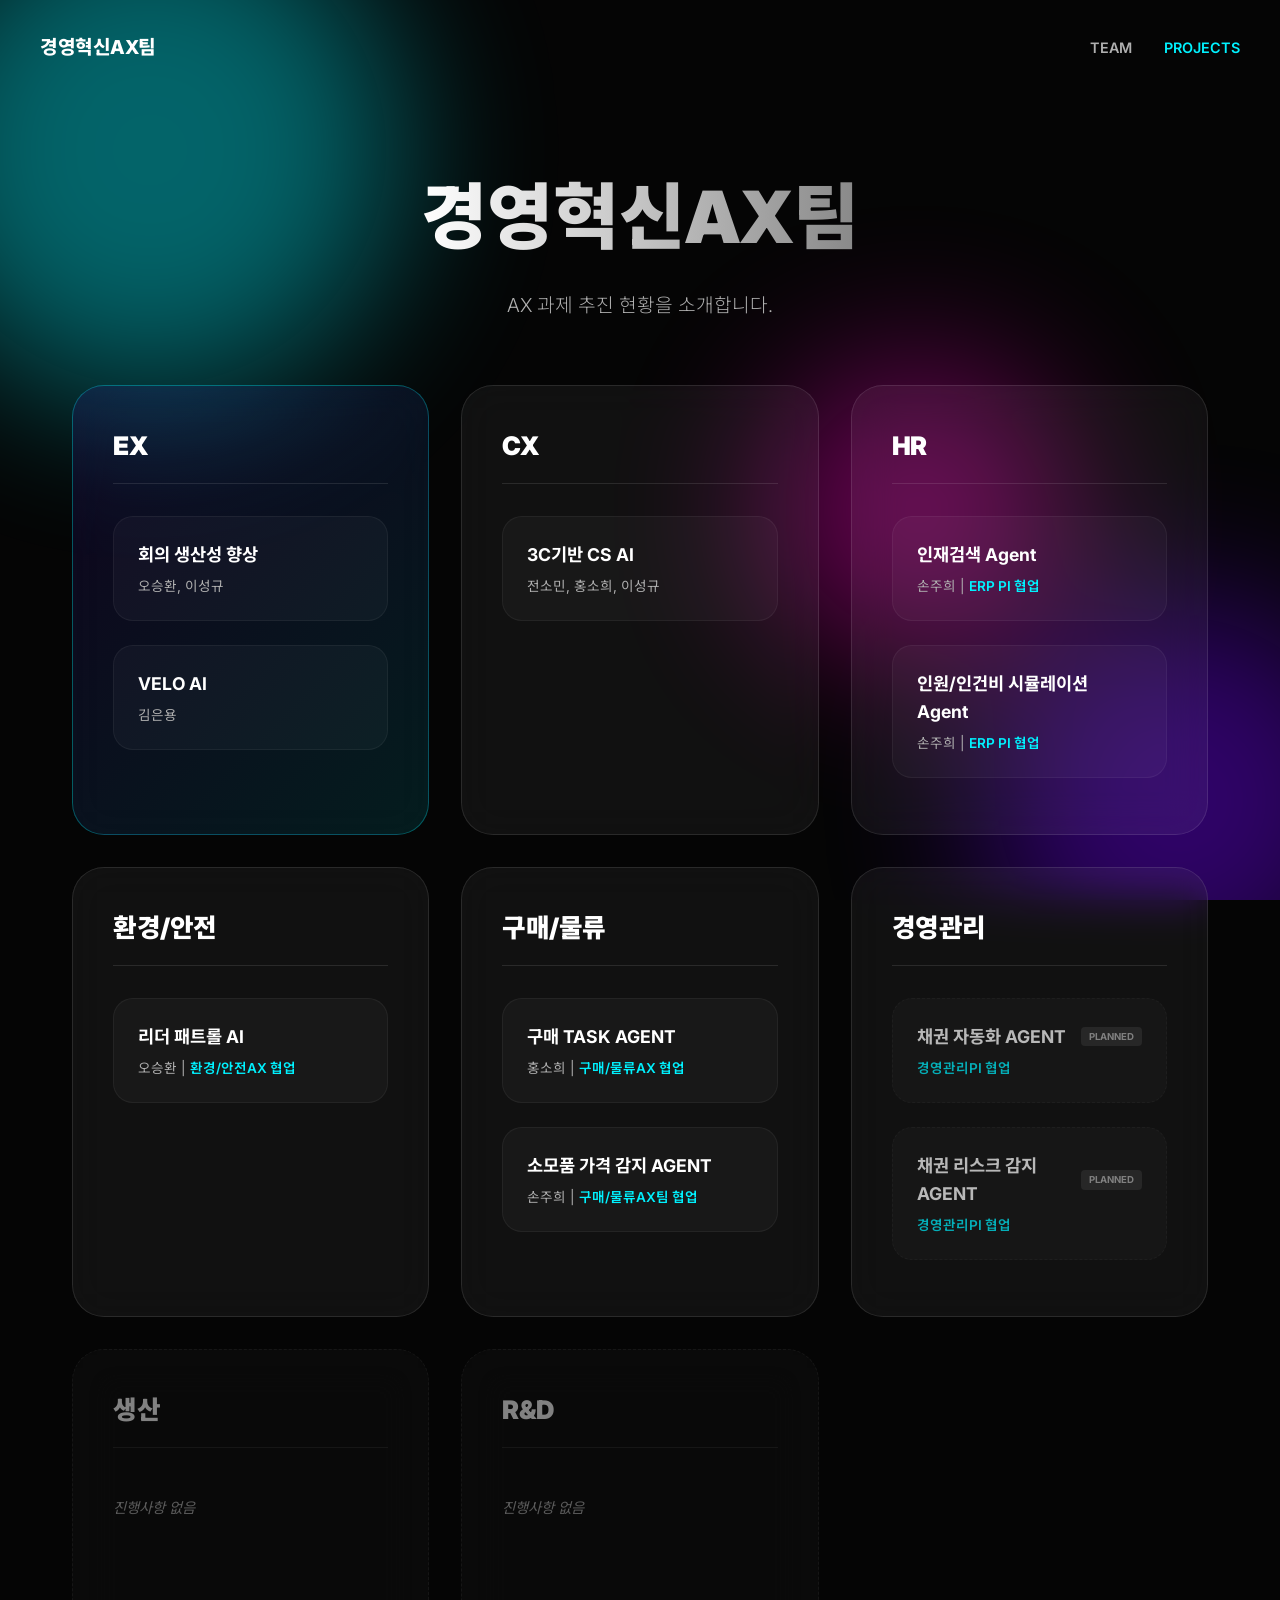
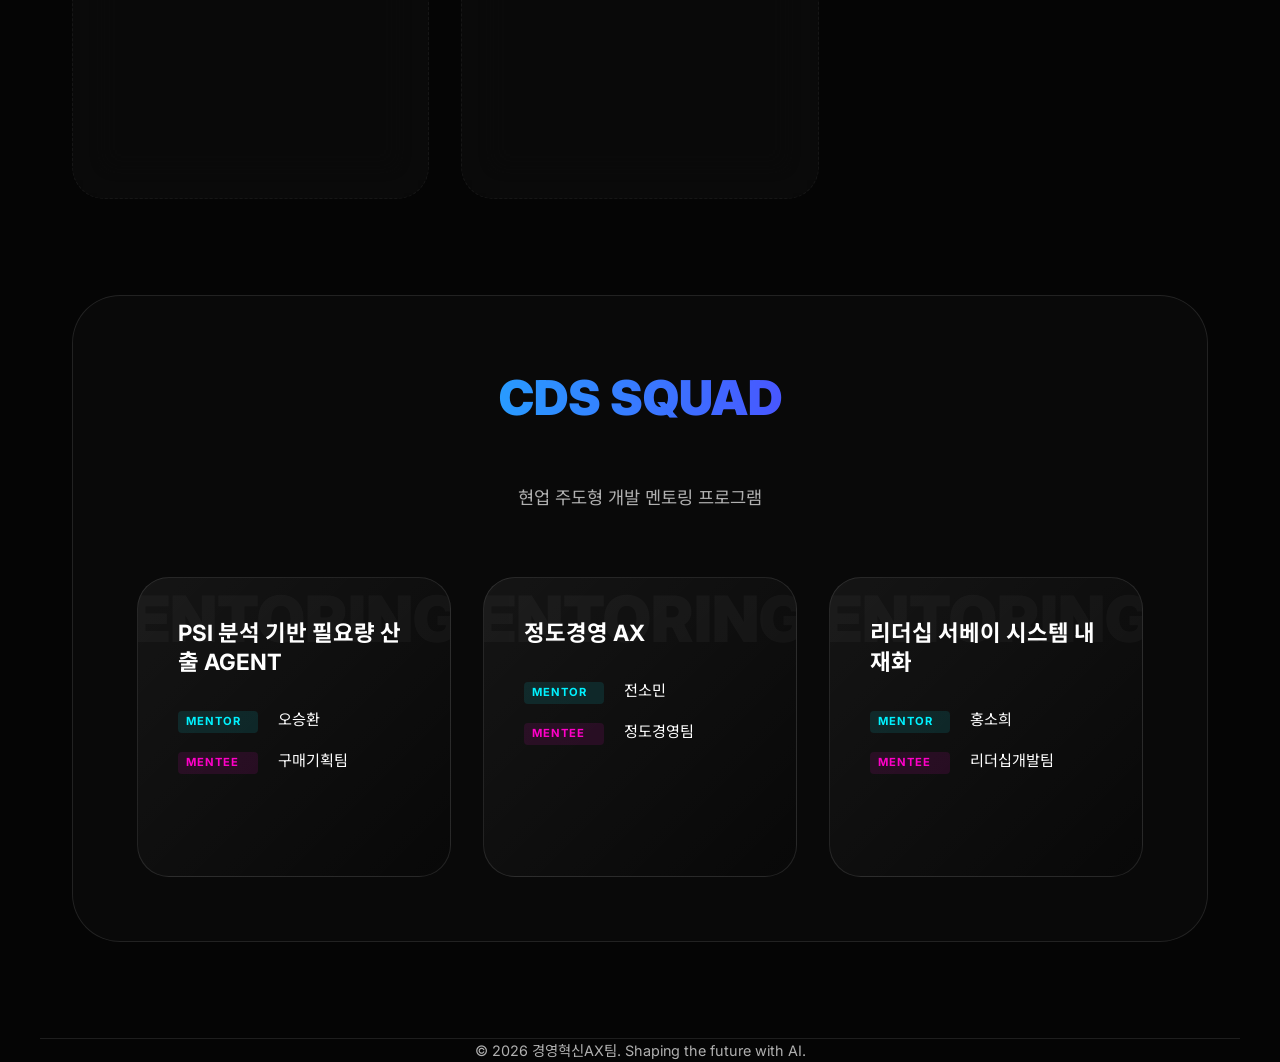
==== commit 7af2df14: "fix: eliminate layout jumps and standardize grid heights between TEAM and PROJECTS pages" ====
--- a/projects.html
+++ b/projects.html
@@ -28,7 +28,7 @@
     <header>
         <div class="container">
             <h1 class="glitch-text" data-text="경영혁신AX팀">경영혁신AX팀</h1>
-            <p class="subtitle">전사 임직원 대상 EX 및 7대 MEGA 영역을 중심으로 진행 중인 AX과제를 소개합니다.</p>
+            <p class="subtitle">AX 과제 추진 현황을 소개합니다.</p>
         </div>
     </header>
 
--- a/style.css
+++ b/style.css
@@ -119,6 +119,10 @@
 header {
     padding: 4rem 0;
     text-align: center;
+    min-height: 250px; /* Stabilize header height across pages */
+    display: flex;
+    flex-direction: column;
+    justify-content: center;
 }
 
 .glitch-text {
--- a/projects.css
+++ b/projects.css
@@ -4,7 +4,7 @@
 .mega-areas-grid {
     display: grid;
     grid-template-columns: repeat(3, 1fr); /* 3 cards per row */
-    grid-auto-rows: 420px; /* Optimized height */
+    grid-auto-rows: 450px; /* Matched with index.html */
     gap: 2rem;
     margin-bottom: 6rem;
 }
@@ -115,7 +115,6 @@
 .section-desc {
     color: var(--text-dim);
     font-size: 1.1rem;
-    margin-top: -2.5rem;
     margin-bottom: 3rem;
 }
 
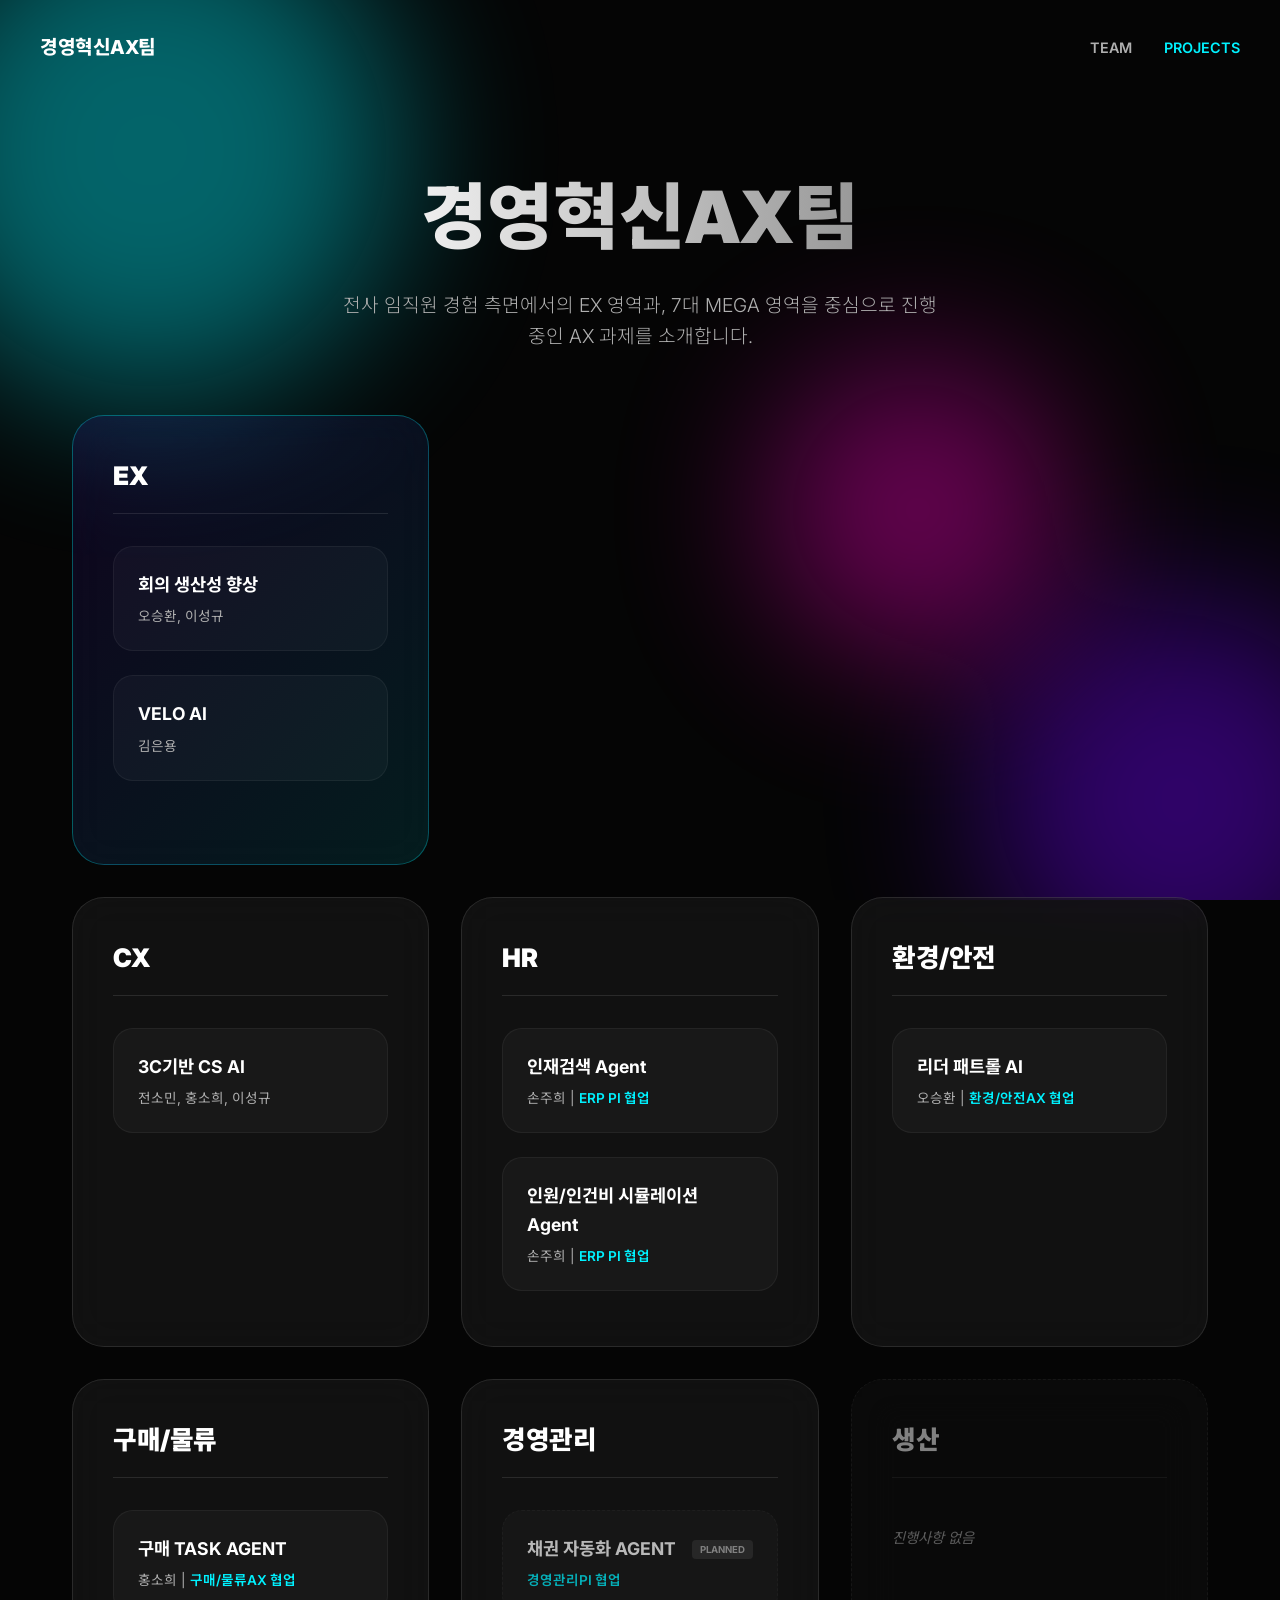
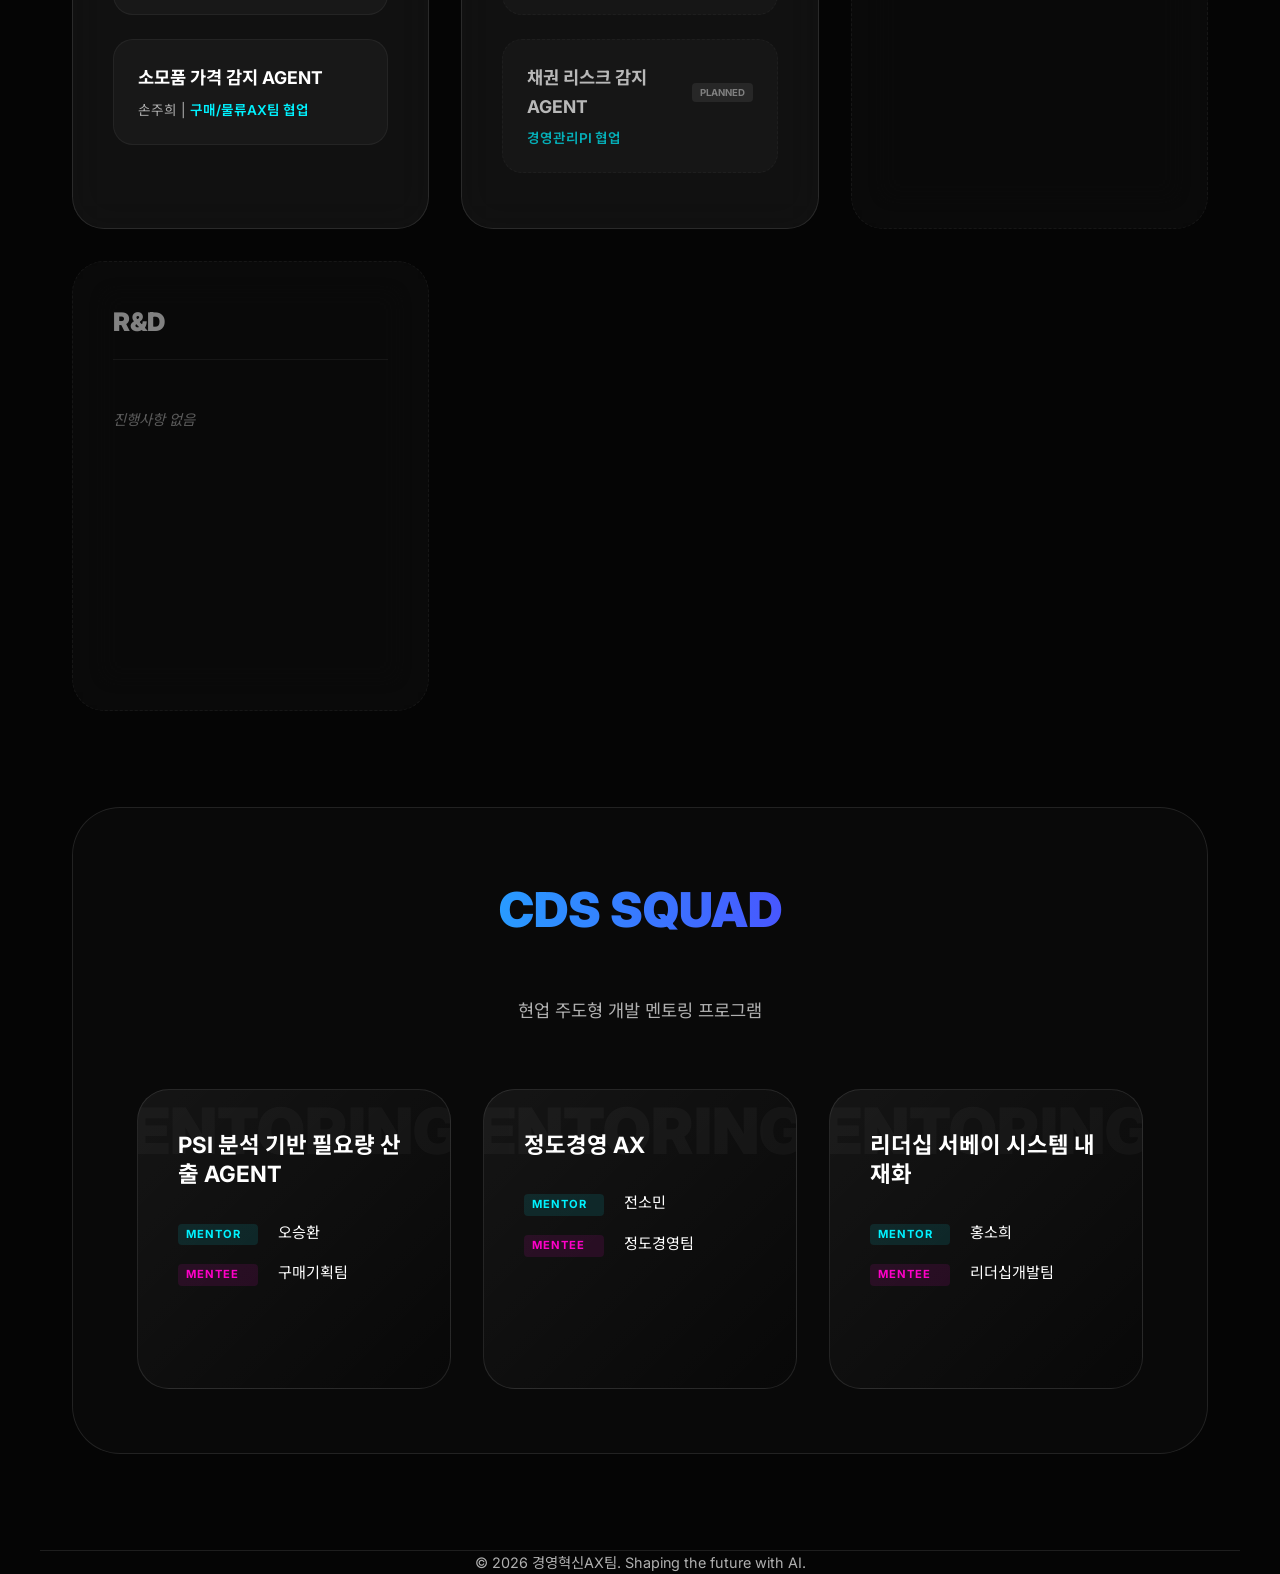
==== commit d6a4b1e4: "fix: restore original descriptive subtitle and adjust header height for stability" ====
--- a/projects.html
+++ b/projects.html
@@ -28,7 +28,7 @@
     <header>
         <div class="container">
             <h1 class="glitch-text" data-text="경영혁신AX팀">경영혁신AX팀</h1>
-            <p class="subtitle">AX 과제 추진 현황을 소개합니다.</p>
+            <p class="subtitle">전사 임직원 경험 측면에서의 EX 영역과, 7대 MEGA 영역을 중심으로 진행 중인 AX 과제를 소개합니다.</p>
         </div>
     </header>
 
--- a/style.css
+++ b/style.css
@@ -119,7 +119,7 @@
 header {
     padding: 4rem 0;
     text-align: center;
-    min-height: 250px; /* Stabilize header height across pages */
+    min-height: 300px; /* Stabilize header height for longer descriptions */
     display: flex;
     flex-direction: column;
     justify-content: center;
--- a/projects.css
+++ b/projects.css
@@ -1,4 +1,9 @@
 /* Project-Specific Styles */
+
+/* Force CX to start on a new row after EX */
+#cx {
+    grid-column-start: 1;
+}
 
 /* Mega Areas Grid */
 .mega-areas-grid {
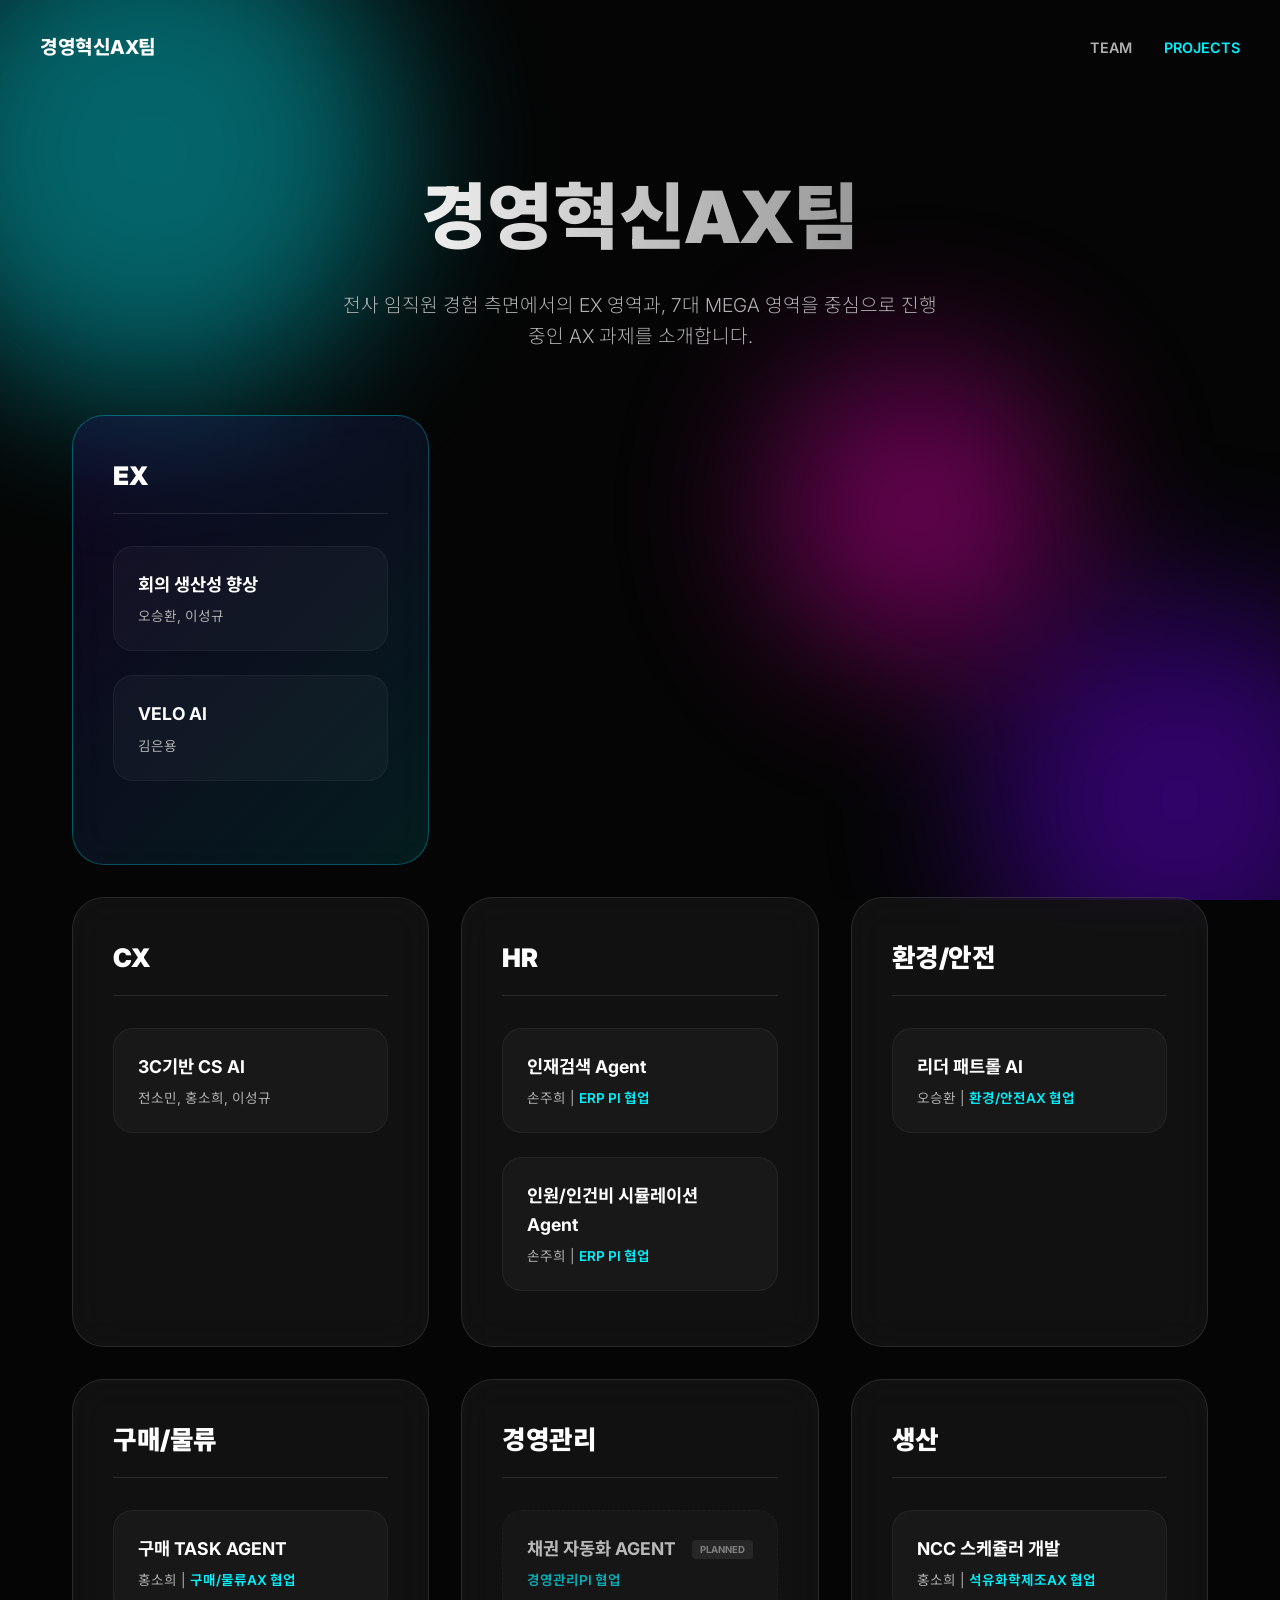
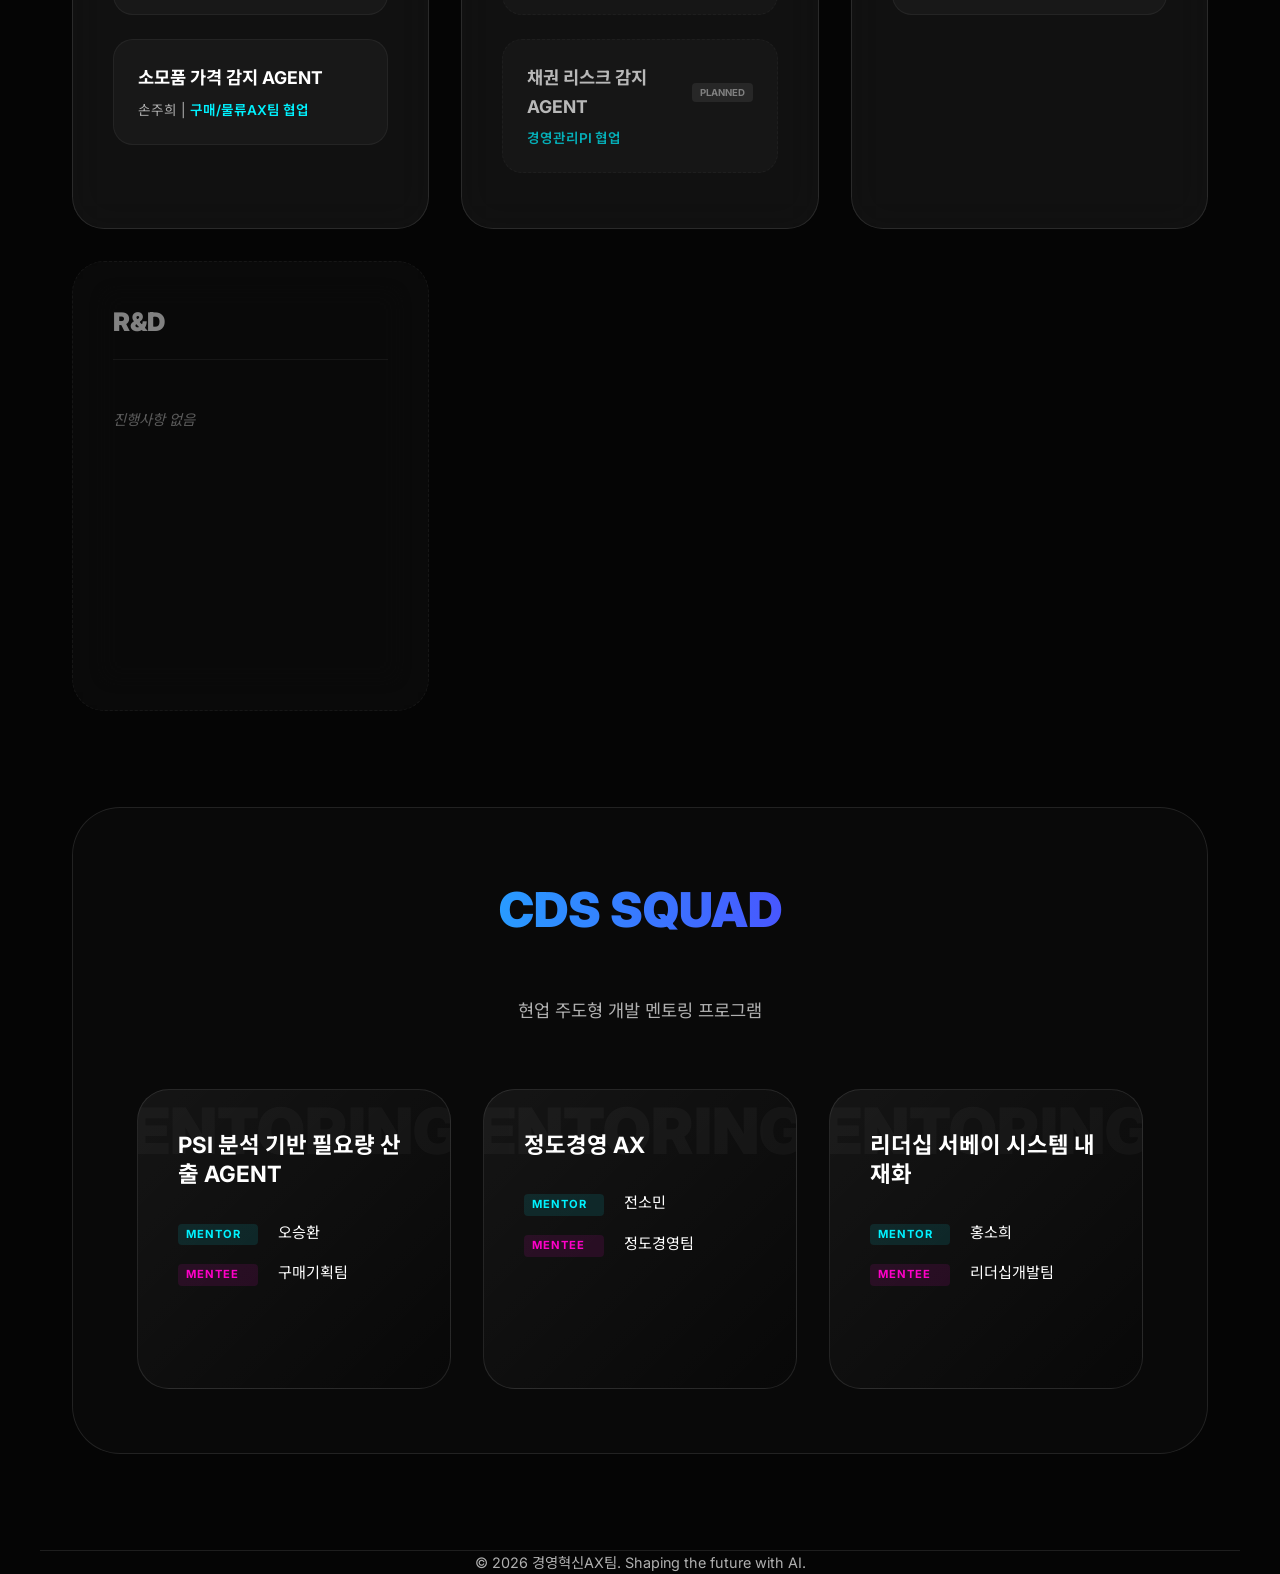
==== commit 7b30a203: "feat: add NCC Scheduler project to Production section" ====
--- a/projects.html
+++ b/projects.html
@@ -150,12 +150,17 @@
             </div>
 
             <!-- Production -->
-            <div class="area-card empty" id="production">
+            <div class="area-card" id="production">
                 <div class="area-header">
                     <h2 class="area-title">생산</h2>
                 </div>
                 <div class="project-list">
-                    <p class="empty-msg">진행사항 없음</p>
+                    <div class="task-item">
+                        <div class="task-info">
+                            <h3 class="task-name">NCC 스케쥴러 개발</h3>
+                            <p class="task-meta">홍소희 | <span class="collab">석유화학제조AX 협업</span></p>
+                        </div>
+                    </div>
                 </div>
             </div>
 
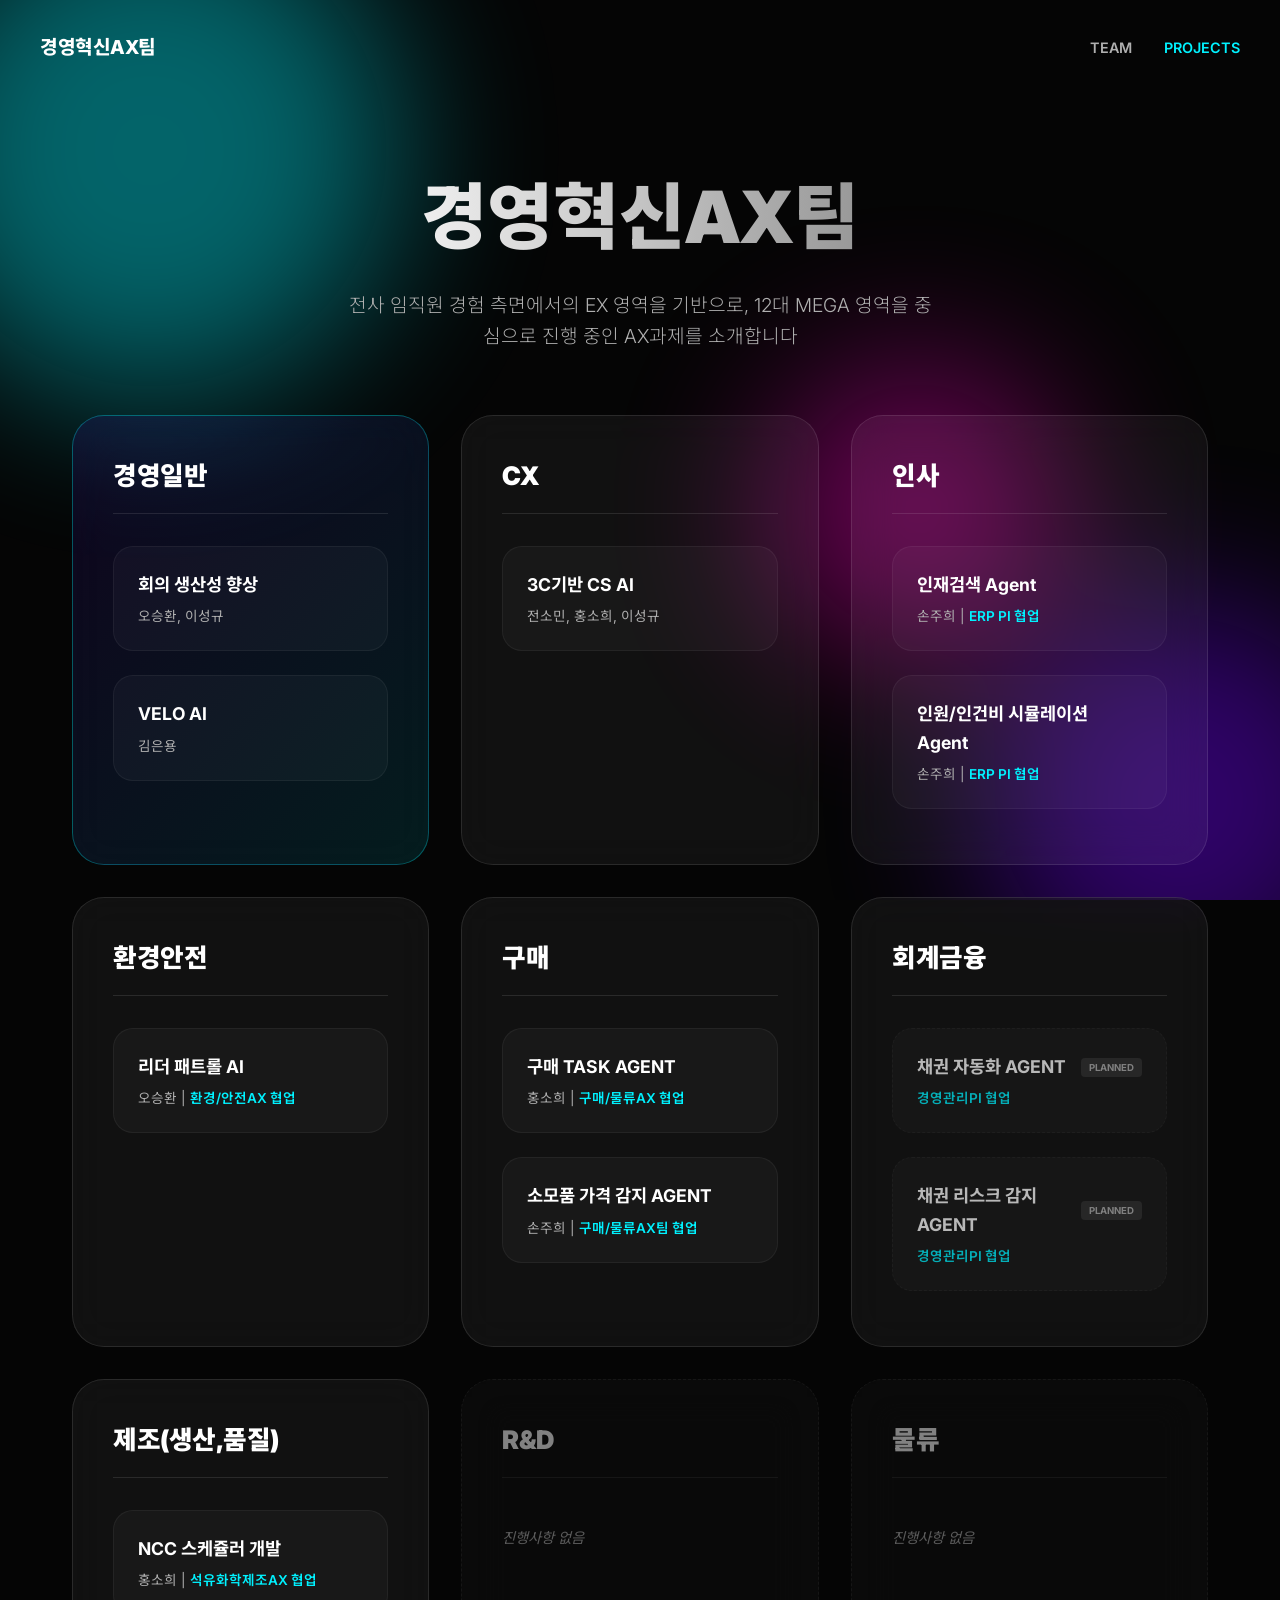
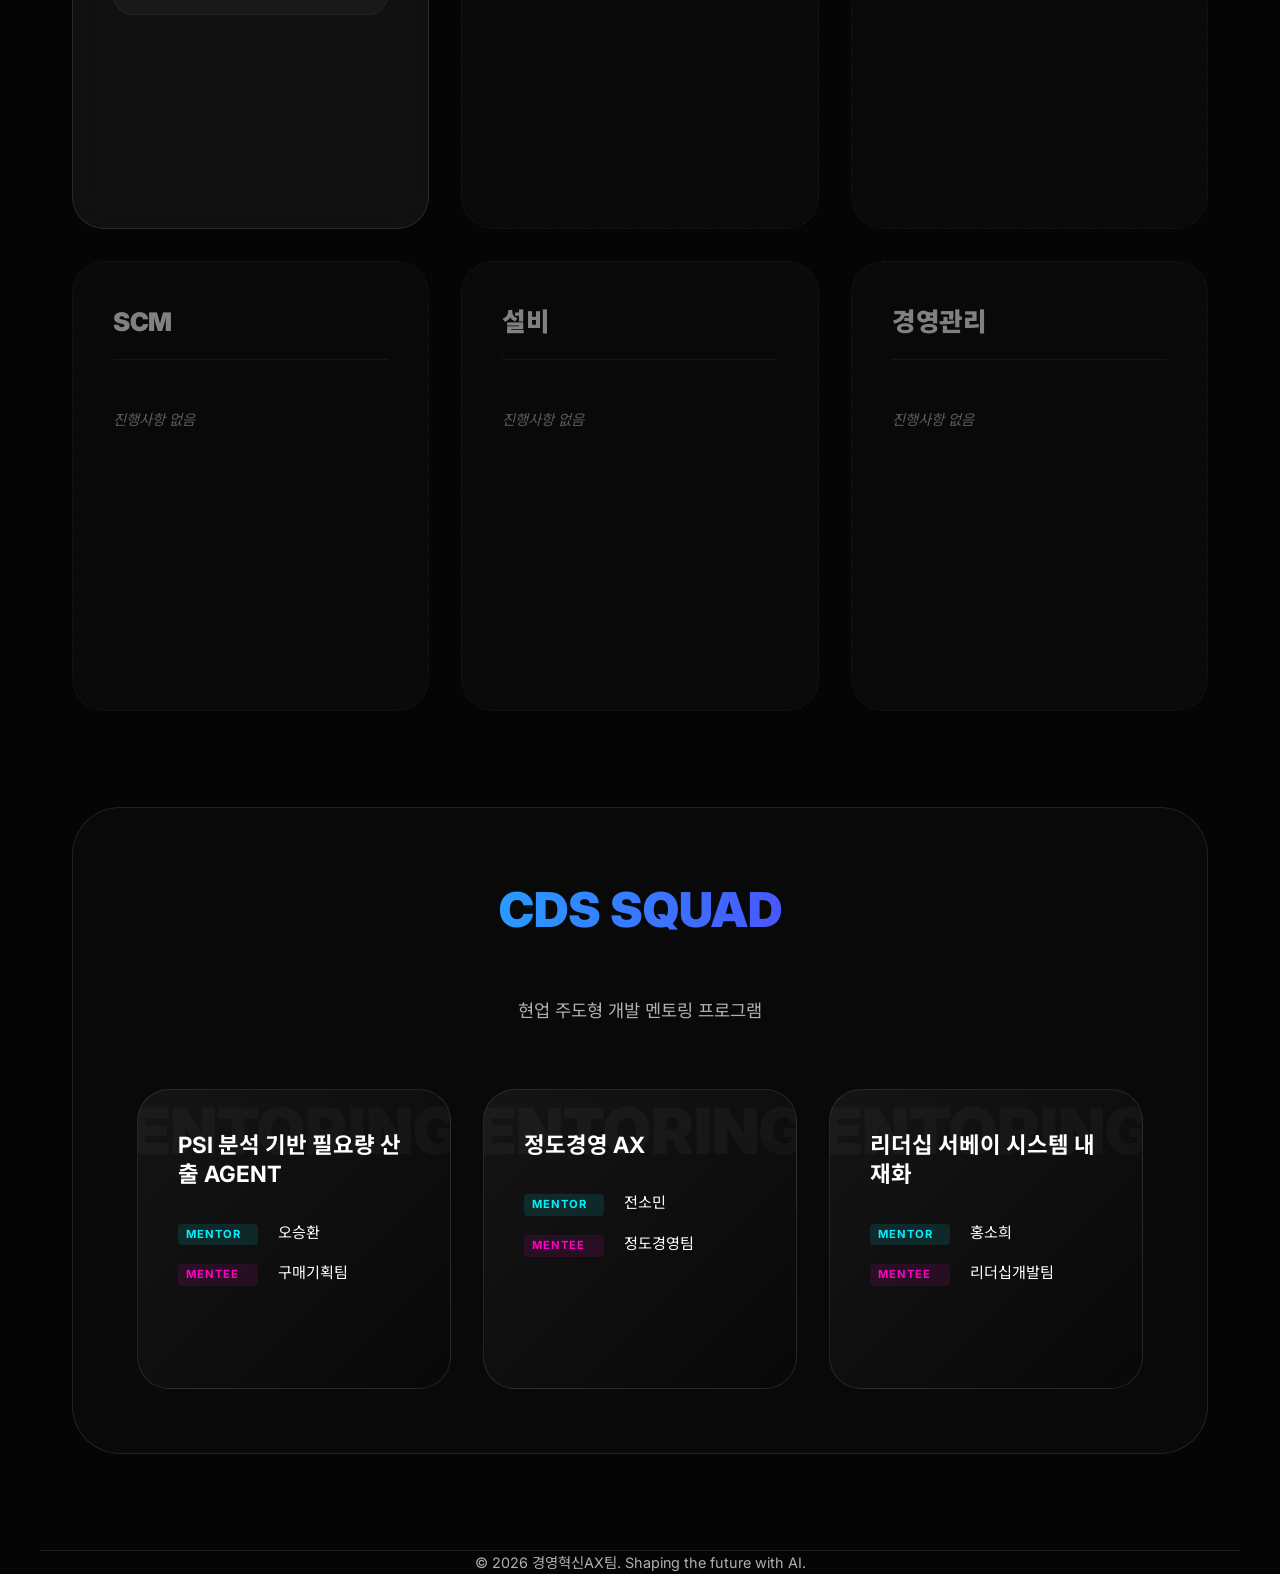
==== commit 7ee6fc16: "Refine team data, restructure project categories, and adjust layout" ====
--- a/projects.html
+++ b/projects.html
@@ -28,17 +28,17 @@
     <header>
         <div class="container">
             <h1 class="glitch-text" data-text="경영혁신AX팀">경영혁신AX팀</h1>
-            <p class="subtitle">전사 임직원 경험 측면에서의 EX 영역과, 7대 MEGA 영역을 중심으로 진행 중인 AX 과제를 소개합니다.</p>
+            <p class="subtitle">전사 임직원 경험 측면에서의 EX 영역을 기반으로, 12대 MEGA 영역을 중심으로 진행 중인 AX과제를 소개합니다</p>
         </div>
     </header>
 
     <main class="container">
         <!-- Mega Areas Section -->
         <section class="mega-areas-grid">
-            <!-- Enterprise EX (First) -->
-            <div class="area-card highlight" id="ex">
-                <div class="area-header">
-                    <h2 class="area-title">EX</h2>
+            <!-- 경영일반 -->
+            <div class="area-card highlight" id="general-management">
+                <div class="area-header">
+                    <h2 class="area-title">경영일반</h2>
                 </div>
                 <div class="project-list">
                     <div class="task-item">
@@ -71,10 +71,10 @@
                 </div>
             </div>
 
-            <!-- HR -->
+            <!-- 인사 -->
             <div class="area-card" id="hr">
                 <div class="area-header">
-                    <h2 class="area-title">HR</h2>
+                    <h2 class="area-title">인사</h2>
                 </div>
                 <div class="project-list">
                     <div class="task-item">
@@ -92,10 +92,10 @@
                 </div>
             </div>
 
-            <!-- Environment/Safety -->
+            <!-- 환경안전 -->
             <div class="area-card" id="safety">
                 <div class="area-header">
-                    <h2 class="area-title">환경/안전</h2>
+                    <h2 class="area-title">환경안전</h2>
                 </div>
                 <div class="project-list">
                     <div class="task-item">
@@ -107,10 +107,10 @@
                 </div>
             </div>
 
-            <!-- Procurement/Logistics -->
-            <div class="area-card" id="logistics">
-                <div class="area-header">
-                    <h2 class="area-title">구매/물류</h2>
+            <!-- 구매 -->
+            <div class="area-card" id="procurement">
+                <div class="area-header">
+                    <h2 class="area-title">구매</h2>
                 </div>
                 <div class="project-list">
                     <div class="task-item">
@@ -128,10 +128,10 @@
                 </div>
             </div>
 
-            <!-- Management -->
-            <div class="area-card" id="management">
-                <div class="area-header">
-                    <h2 class="area-title">경영관리</h2>
+            <!-- 회계금융 -->
+            <div class="area-card" id="finance">
+                <div class="area-header">
+                    <h2 class="area-title">회계금융</h2>
                 </div>
                 <div class="project-list">
                     <div class="task-item planned">
@@ -149,10 +149,10 @@
                 </div>
             </div>
 
-            <!-- Production -->
+            <!-- 제조(생산,품질) -->
             <div class="area-card" id="production">
                 <div class="area-header">
-                    <h2 class="area-title">생산</h2>
+                    <h2 class="area-title">제조(생산,품질)</h2>
                 </div>
                 <div class="project-list">
                     <div class="task-item">
@@ -168,6 +168,46 @@
             <div class="area-card empty" id="rnd">
                 <div class="area-header">
                     <h2 class="area-title">R&D</h2>
+                </div>
+                <div class="project-list">
+                    <p class="empty-msg">진행사항 없음</p>
+                </div>
+            </div>
+
+            <!-- 물류 -->
+            <div class="area-card empty" id="logistics">
+                <div class="area-header">
+                    <h2 class="area-title">물류</h2>
+                </div>
+                <div class="project-list">
+                    <p class="empty-msg">진행사항 없음</p>
+                </div>
+            </div>
+
+            <!-- SCM -->
+            <div class="area-card empty" id="scm">
+                <div class="area-header">
+                    <h2 class="area-title">SCM</h2>
+                </div>
+                <div class="project-list">
+                    <p class="empty-msg">진행사항 없음</p>
+                </div>
+            </div>
+
+            <!-- 설비 -->
+            <div class="area-card empty" id="facility">
+                <div class="area-header">
+                    <h2 class="area-title">설비</h2>
+                </div>
+                <div class="project-list">
+                    <p class="empty-msg">진행사항 없음</p>
+                </div>
+            </div>
+
+            <!-- 경영관리 -->
+            <div class="area-card empty" id="management">
+                <div class="area-header">
+                    <h2 class="area-title">경영관리</h2>
                 </div>
                 <div class="project-list">
                     <p class="empty-msg">진행사항 없음</p>
--- a/projects.css
+++ b/projects.css
@@ -1,9 +1,4 @@
 /* Project-Specific Styles */
-
-/* Force CX to start on a new row after EX */
-#cx {
-    grid-column-start: 1;
-}
 
 /* Mega Areas Grid */
 .mega-areas-grid {
